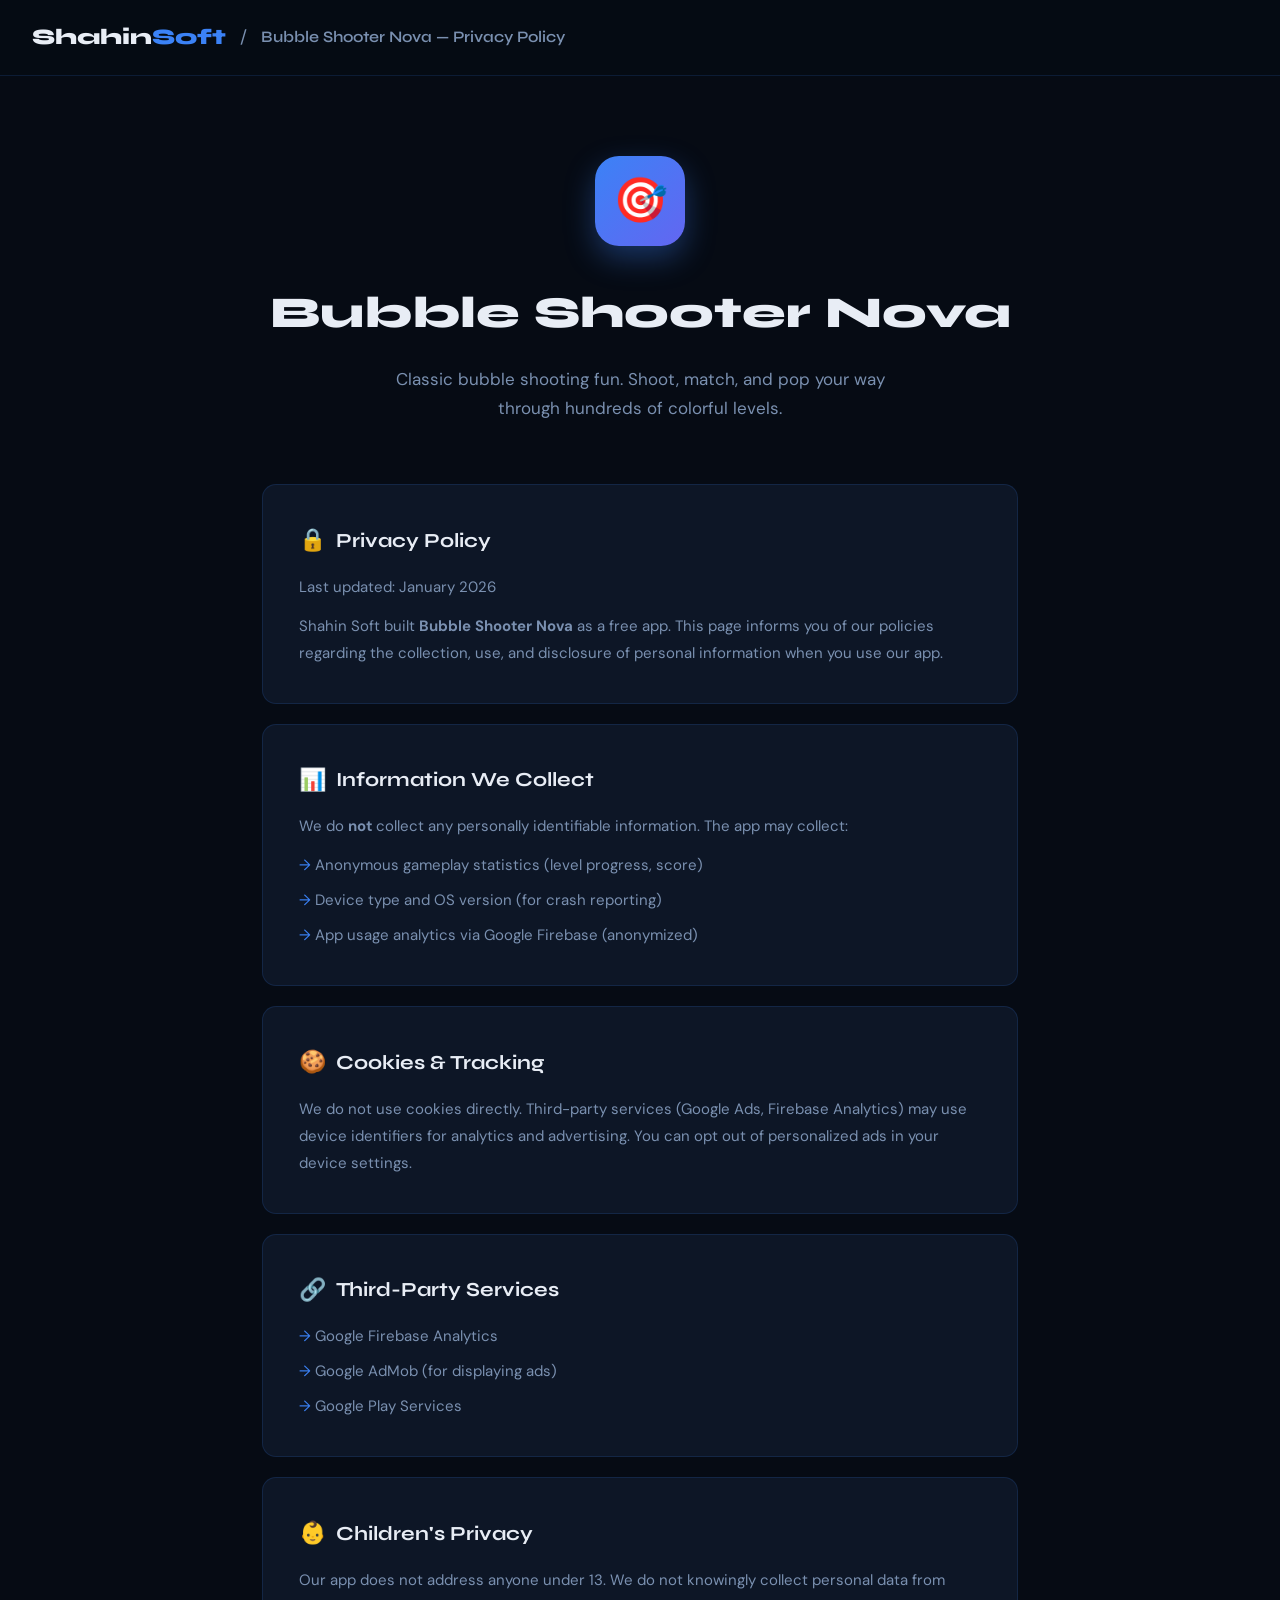
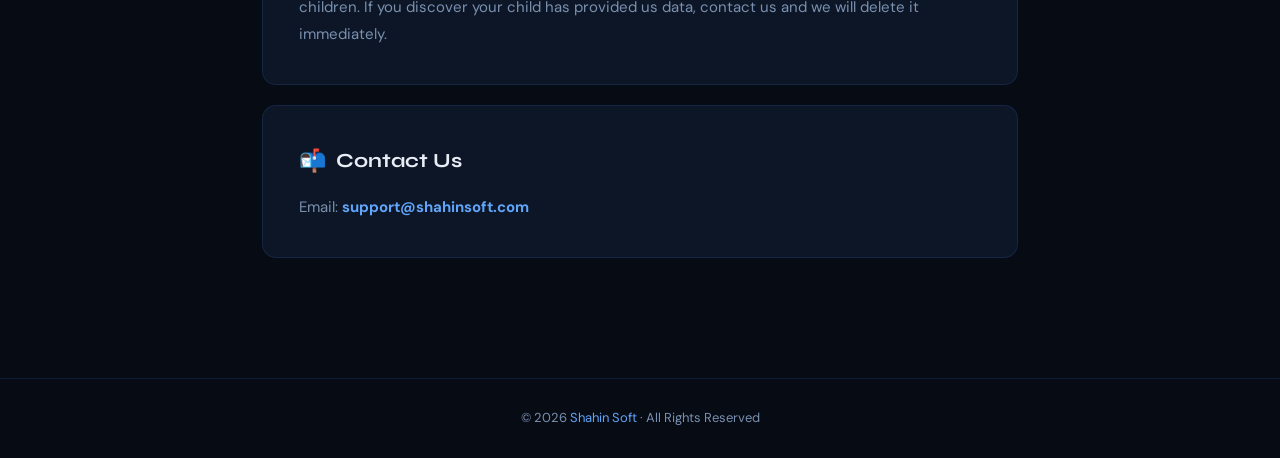
==== pages/app1.html @ 3ea7703e "Add files via upload" ====
<!DOCTYPE html>
<html lang="en">
<head>
  <meta charset="UTF-8" />
  <meta name="viewport" content="width=device-width, initial-scale=1.0" />
  <title>Bubble Shooter Nova — Privacy Policy | Shahin Soft</title>
  <link rel="stylesheet" href="../css/pages.css" />
</head>
<body>
<nav class="page-nav">
  <a href="../index.html">Shahin<span>Soft</span></a>
  <span class="sep">/</span>
  <span class="page-title">Bubble Shooter Nova — Privacy Policy</span>
</nav>
<div class="app-hero">
  <div class="app-hero-icon" style="background:linear-gradient(135deg,#3b82f6,#6366f1);">🎯</div>
  <h1>Bubble Shooter Nova</h1>
  <p>Classic bubble shooting fun. Shoot, match, and pop your way through hundreds of colorful levels.</p>
</div>
<div class="privacy-content">
  <div class="privacy-card">
    <h2><span>🔒</span> Privacy Policy</h2>
    <p>Last updated: January 2026</p>
    <p style="margin-top:12px;">Shahin Soft built <strong>Bubble Shooter Nova</strong> as a free app. This page informs you of our policies regarding the collection, use, and disclosure of personal information when you use our app.</p>
  </div>
  <div class="privacy-card">
    <h2><span>📊</span> Information We Collect</h2>
    <p>We do <strong>not</strong> collect any personally identifiable information. The app may collect:</p>
    <ul style="margin-top:12px;">
      <li>Anonymous gameplay statistics (level progress, score)</li>
      <li>Device type and OS version (for crash reporting)</li>
      <li>App usage analytics via Google Firebase (anonymized)</li>
    </ul>
  </div>
  <div class="privacy-card">
    <h2><span>🍪</span> Cookies & Tracking</h2>
    <p>We do not use cookies directly. Third-party services (Google Ads, Firebase Analytics) may use device identifiers for analytics and advertising. You can opt out of personalized ads in your device settings.</p>
  </div>
  <div class="privacy-card">
    <h2><span>🔗</span> Third-Party Services</h2>
    <ul>
      <li>Google Firebase Analytics</li>
      <li>Google AdMob (for displaying ads)</li>
      <li>Google Play Services</li>
    </ul>
  </div>
  <div class="privacy-card">
    <h2><span>👶</span> Children's Privacy</h2>
    <p>Our app does not address anyone under 13. We do not knowingly collect personal data from children. If you discover your child has provided us data, contact us and we will delete it immediately.</p>
  </div>
  <div class="privacy-card">
    <h2><span>📬</span> Contact Us</h2>
    <p>Email: <strong style="color:var(--accent2);">support@shahinsoft.com</strong></p>
  </div>
</div>
<footer class="page-footer">© 2026 <a href="../index.html">Shahin Soft</a> · All Rights Reserved</footer>
</body>
</html>
---- css/pages.css ----
/* =============================================
   Shahin Soft — pages.css
   Shared styles for app/privacy pages
   ============================================= */

@import url('https://fonts.googleapis.com/css2?family=Syne:wght@400;600;700;800&family=DM+Sans:wght@300;400;500&display=swap');

:root {
  --bg:         #060b14;
  --bg2:        #0d1626;
  --bg3:        #111d30;
  --accent:     #3b82f6;
  --accent2:    #60a5fa;
  --accent-glow:rgba(59,130,246,0.15);
  --border:     rgba(59,130,246,0.15);
  --text:       #e8edf5;
  --text-muted: #7a90b0;
  --radius:     14px;
  --font-head:  'Syne', sans-serif;
  --font-body:  'DM Sans', sans-serif;
}

*, *::before, *::after { box-sizing: border-box; margin: 0; padding: 0; }
html { scroll-behavior: smooth; }
body {
  font-family: var(--font-body);
  background: var(--bg);
  color: var(--text);
  line-height: 1.75;
}

/* Simple nav */
.page-nav {
  background: rgba(6,11,20,0.95);
  border-bottom: 1px solid var(--border);
  padding: 18px 32px;
  display: flex;
  align-items: center;
  gap: 14px;
}
.page-nav a {
  font-family: var(--font-head);
  font-size: 22px;
  font-weight: 800;
  color: var(--text);
  text-decoration: none;
}
.page-nav a span { color: var(--accent); }
.page-nav .sep {
  color: var(--text-muted);
  font-size: 18px;
}
.page-nav .page-title {
  font-family: var(--font-head);
  font-size: 16px;
  font-weight: 600;
  color: var(--text-muted);
}

/* App hero */
.app-hero {
  padding: 80px 32px 60px;
  max-width: 820px;
  margin: 0 auto;
  text-align: center;
}
.app-hero-icon {
  width: 90px; height: 90px;
  border-radius: 24px;
  display: flex;
  align-items: center;
  justify-content: center;
  font-size: 44px;
  margin: 0 auto 28px;
  box-shadow: 0 12px 30px rgba(59,130,246,0.35);
}
.app-hero h1 {
  font-family: var(--font-head);
  font-size: clamp(28px, 5vw, 44px);
  font-weight: 800;
  margin-bottom: 14px;
}
.app-hero p {
  font-size: 17px;
  color: var(--text-muted);
  max-width: 520px;
  margin: 0 auto;
}

/* Privacy content */
.privacy-content {
  max-width: 820px;
  margin: 0 auto;
  padding: 0 32px 100px;
}
.privacy-card {
  background: var(--bg2);
  border: 1px solid var(--border);
  border-radius: var(--radius);
  padding: 36px;
  margin-bottom: 20px;
}
.privacy-card h2 {
  font-family: var(--font-head);
  font-size: 20px;
  font-weight: 700;
  margin-bottom: 14px;
  display: flex;
  align-items: center;
  gap: 10px;
}
.privacy-card h2 span {
  font-size: 22px;
}
.privacy-card p,
.privacy-card li {
  font-size: 15px;
  color: var(--text-muted);
  line-height: 1.8;
}
.privacy-card ul {
  list-style: none;
  padding: 0;
  display: flex;
  flex-direction: column;
  gap: 8px;
}
.privacy-card ul li::before {
  content: '→ ';
  color: var(--accent);
}

/* Footer */
.page-footer {
  text-align: center;
  padding: 28px;
  border-top: 1px solid var(--border);
  color: var(--text-muted);
  font-size: 13px;
}
.page-footer a {
  color: var(--accent2);
  text-decoration: none;
}
.page-footer a:hover { text-decoration: underline; }
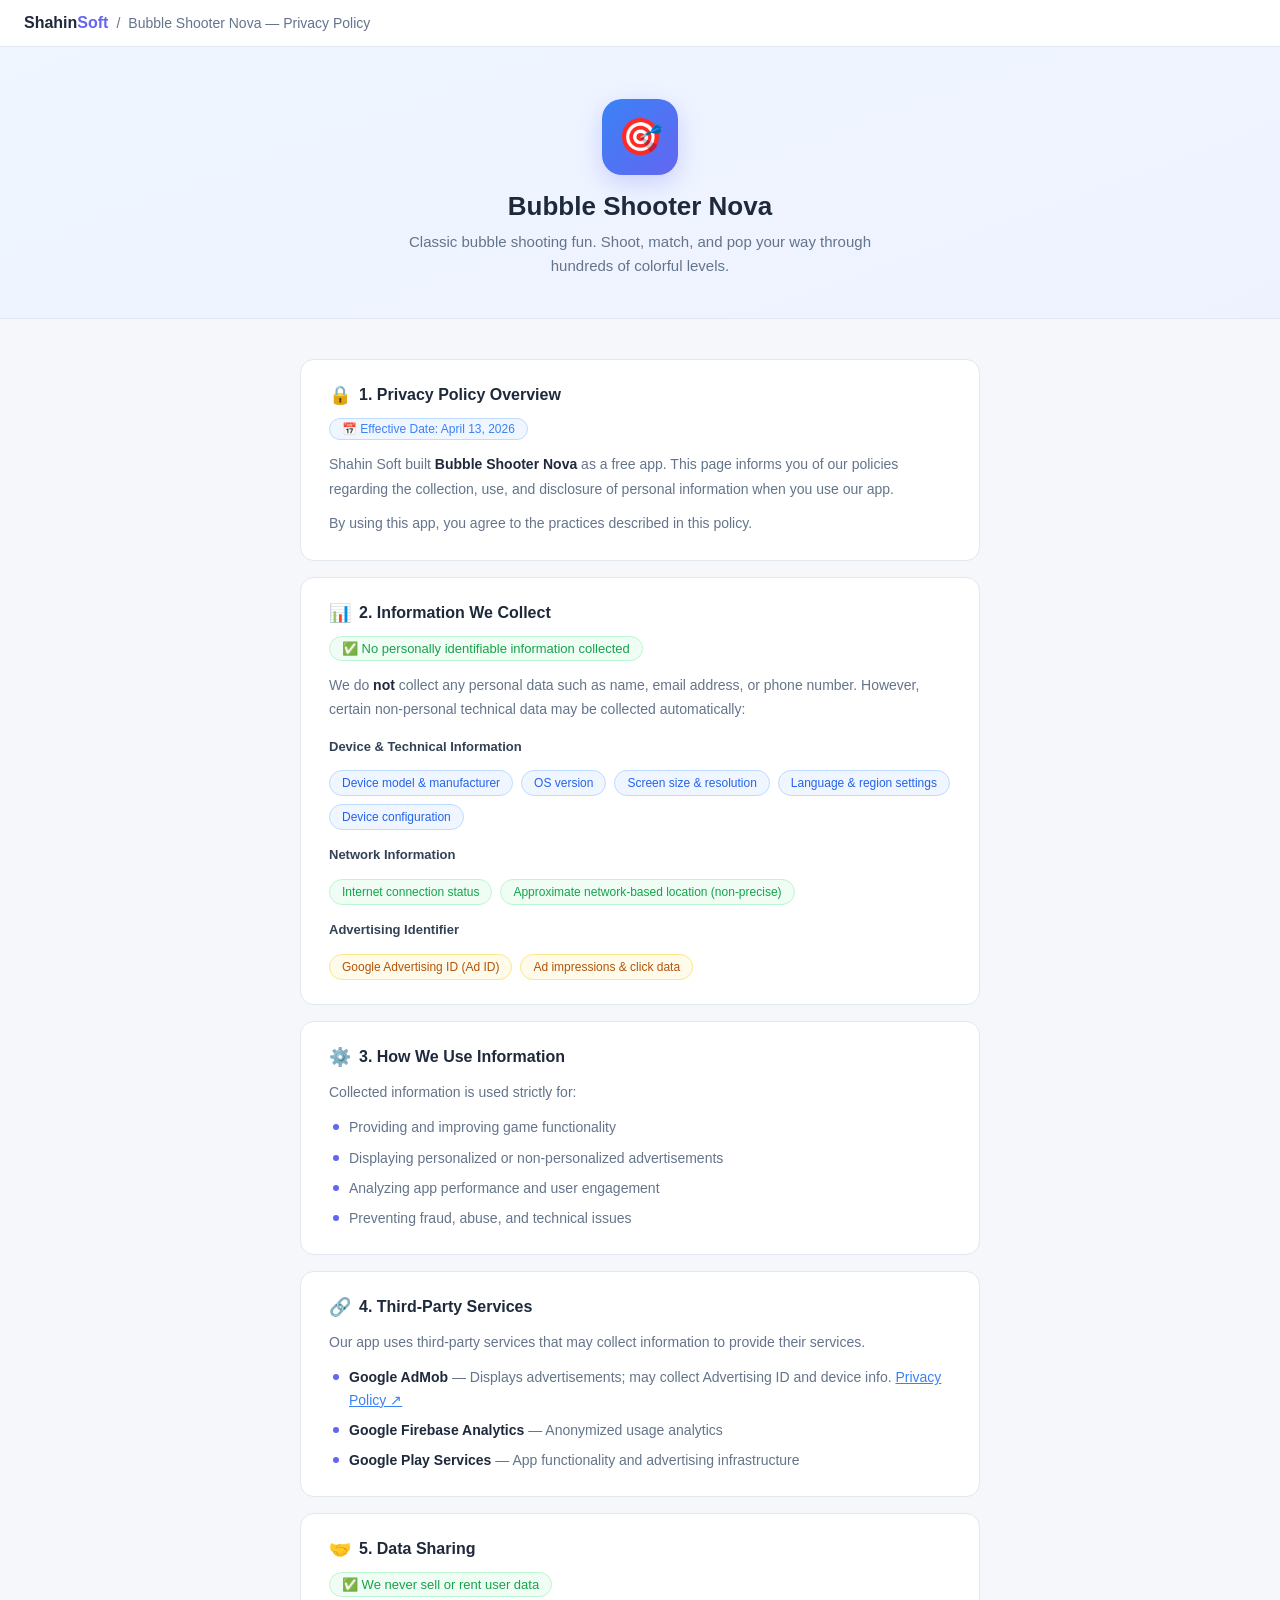
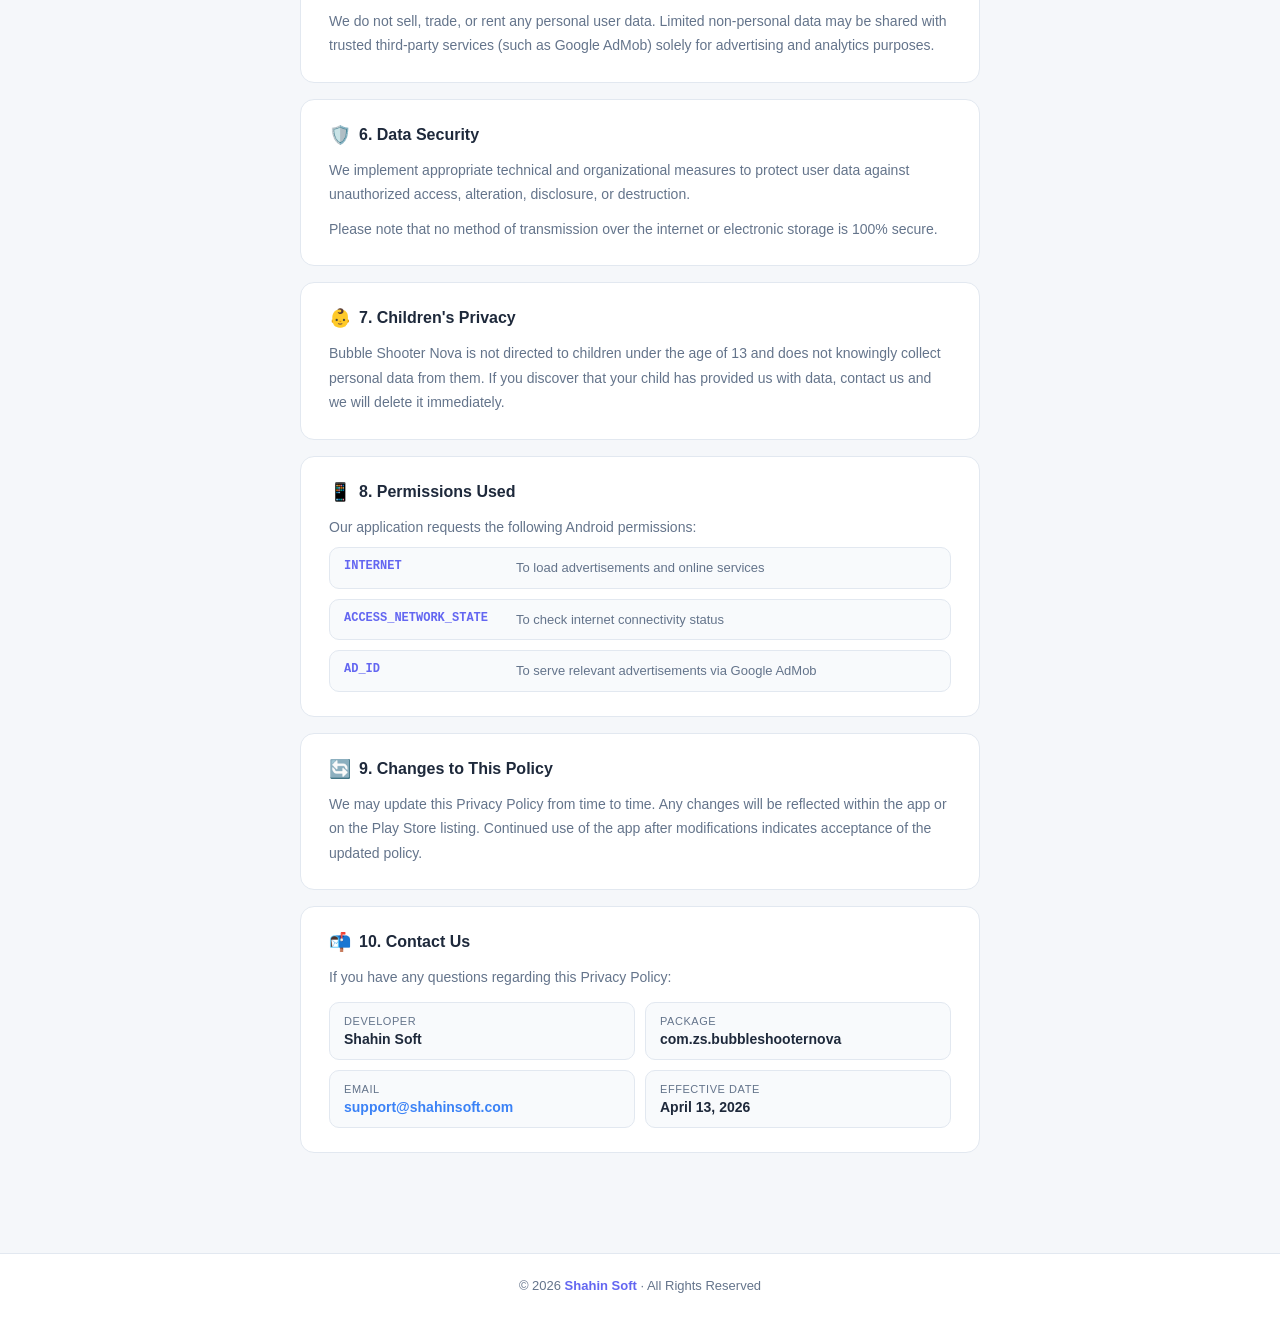
==== commit 72a72a55: "Update app1.html" ====
--- a/pages/app1.html
+++ b/pages/app1.html
@@ -4,55 +4,404 @@
   <meta charset="UTF-8" />
   <meta name="viewport" content="width=device-width, initial-scale=1.0" />
   <title>Bubble Shooter Nova — Privacy Policy | Shahin Soft</title>
-  <link rel="stylesheet" href="../css/pages.css" />
+  <style>
+    *, *::before, *::after { box-sizing: border-box; margin: 0; padding: 0; }
+
+    :root {
+      --bg: #f5f7fa;
+      --surface: #ffffff;
+      --border: #e2e8f0;
+      --text: #1e293b;
+      --muted: #64748b;
+      --accent: #3b82f6;
+      --accent2: #6366f1;
+      --green: #10b981;
+      --radius: 14px;
+    }
+
+    body {
+      font-family: -apple-system, BlinkMacSystemFont, 'Segoe UI', Roboto, sans-serif;
+      background: var(--bg);
+      color: var(--text);
+      min-height: 100vh;
+    }
+
+    /* ── NAV ── */
+    .page-nav {
+      display: flex;
+      align-items: center;
+      gap: 8px;
+      padding: 14px 24px;
+      background: var(--surface);
+      border-bottom: 1px solid var(--border);
+      font-size: 14px;
+      position: sticky;
+      top: 0;
+      z-index: 10;
+    }
+    .page-nav a {
+      font-weight: 700;
+      text-decoration: none;
+      color: var(--text);
+      font-size: 16px;
+    }
+    .page-nav a span { color: var(--accent2); }
+    .sep { color: var(--muted); }
+    .page-title { color: var(--muted); font-size: 14px; }
+
+    /* ── HERO ── */
+    .app-hero {
+      text-align: center;
+      padding: 52px 24px 40px;
+      background: linear-gradient(160deg, #eff6ff 0%, #eef2ff 100%);
+      border-bottom: 1px solid var(--border);
+    }
+    .app-hero-icon {
+      width: 76px;
+      height: 76px;
+      border-radius: 20px;
+      display: inline-flex;
+      align-items: center;
+      justify-content: center;
+      font-size: 36px;
+      margin-bottom: 16px;
+      box-shadow: 0 8px 24px rgba(99,102,241,.25);
+    }
+    .app-hero h1 {
+      font-size: 26px;
+      font-weight: 700;
+      color: var(--text);
+      margin-bottom: 8px;
+    }
+    .app-hero p {
+      font-size: 15px;
+      color: var(--muted);
+      max-width: 480px;
+      margin: 0 auto;
+      line-height: 1.6;
+    }
+
+    /* ── CONTENT ── */
+    .privacy-content {
+      max-width: 720px;
+      margin: 40px auto;
+      padding: 0 20px 60px;
+      display: flex;
+      flex-direction: column;
+      gap: 16px;
+    }
+
+    /* ── CARDS ── */
+    .privacy-card {
+      background: var(--surface);
+      border: 1px solid var(--border);
+      border-radius: var(--radius);
+      padding: 24px 28px;
+    }
+    .privacy-card h2 {
+      font-size: 16px;
+      font-weight: 700;
+      color: var(--text);
+      margin-bottom: 12px;
+      display: flex;
+      align-items: center;
+      gap: 8px;
+    }
+    .privacy-card h2 span { font-size: 18px; }
+    .privacy-card p {
+      font-size: 14px;
+      color: var(--muted);
+      line-height: 1.75;
+    }
+    .privacy-card ul {
+      list-style: none;
+      margin-top: 8px;
+      display: flex;
+      flex-direction: column;
+      gap: 8px;
+    }
+    .privacy-card ul li {
+      font-size: 14px;
+      color: var(--muted);
+      padding-left: 20px;
+      position: relative;
+      line-height: 1.6;
+    }
+    .privacy-card ul li::before {
+      content: '';
+      position: absolute;
+      left: 4px;
+      top: 8px;
+      width: 6px;
+      height: 6px;
+      border-radius: 50%;
+      background: var(--accent2);
+    }
+    .privacy-card strong { color: var(--text); }
+    .date-badge {
+      display: inline-block;
+      font-size: 12px;
+      background: #eff6ff;
+      color: var(--accent);
+      border-radius: 20px;
+      padding: 3px 12px;
+      border: 1px solid #bfdbfe;
+      margin-bottom: 12px;
+    }
+    .no-collect-badge {
+      display: inline-flex;
+      align-items: center;
+      gap: 6px;
+      font-size: 13px;
+      background: #f0fdf4;
+      color: #16a34a;
+      border: 1px solid #bbf7d0;
+      border-radius: 20px;
+      padding: 4px 12px;
+      margin-bottom: 12px;
+      font-weight: 500;
+    }
+    .chip-row {
+      display: flex;
+      flex-wrap: wrap;
+      gap: 8px;
+      margin-top: 12px;
+    }
+    .chip {
+      font-size: 12px;
+      padding: 5px 12px;
+      border-radius: 20px;
+      background: #f1f5f9;
+      color: var(--muted);
+      border: 1px solid var(--border);
+    }
+    .chip.blue { background: #eff6ff; color: #2563eb; border-color: #bfdbfe; }
+    .chip.green { background: #f0fdf4; color: #16a34a; border-color: #bbf7d0; }
+    .chip.amber { background: #fffbeb; color: #b45309; border-color: #fde68a; }
+
+    .perm-row {
+      display: flex;
+      flex-direction: column;
+      gap: 10px;
+      margin-top: 8px;
+    }
+    .perm-item {
+      display: flex;
+      gap: 12px;
+      align-items: flex-start;
+      padding: 10px 14px;
+      background: #f8fafc;
+      border: 1px solid var(--border);
+      border-radius: 10px;
+    }
+    .perm-name {
+      font-size: 12px;
+      font-weight: 700;
+      color: var(--accent2);
+      font-family: monospace;
+      min-width: 160px;
+      padding-top: 1px;
+    }
+    .perm-desc {
+      font-size: 13px;
+      color: var(--muted);
+      line-height: 1.5;
+    }
+
+    .contact-grid {
+      display: grid;
+      grid-template-columns: 1fr 1fr;
+      gap: 10px;
+      margin-top: 12px;
+    }
+    .contact-item {
+      background: #f8fafc;
+      border: 1px solid var(--border);
+      border-radius: 10px;
+      padding: 12px 14px;
+    }
+    .contact-item .label {
+      font-size: 11px;
+      text-transform: uppercase;
+      letter-spacing: .05em;
+      color: var(--muted);
+      margin-bottom: 4px;
+    }
+    .contact-item .value {
+      font-size: 14px;
+      font-weight: 600;
+      color: var(--text);
+    }
+    .contact-item .value a { color: var(--accent); text-decoration: none; }
+
+    /* ── FOOTER ── */
+    .page-footer {
+      text-align: center;
+      font-size: 13px;
+      color: var(--muted);
+      padding: 24px;
+      border-top: 1px solid var(--border);
+      background: var(--surface);
+    }
+    .page-footer a { color: var(--accent2); text-decoration: none; font-weight: 600; }
+
+    @media (max-width: 520px) {
+      .contact-grid { grid-template-columns: 1fr; }
+      .perm-name { min-width: 120px; }
+      .app-hero { padding: 36px 20px 28px; }
+    }
+  </style>
 </head>
 <body>
+
 <nav class="page-nav">
-  <a href="../index.html">Shahin<span>Soft</span></a>
+  <a href="#">Shahin<span>Soft</span></a>
   <span class="sep">/</span>
   <span class="page-title">Bubble Shooter Nova — Privacy Policy</span>
 </nav>
+
 <div class="app-hero">
   <div class="app-hero-icon" style="background:linear-gradient(135deg,#3b82f6,#6366f1);">🎯</div>
   <h1>Bubble Shooter Nova</h1>
   <p>Classic bubble shooting fun. Shoot, match, and pop your way through hundreds of colorful levels.</p>
 </div>
+
 <div class="privacy-content">
-  <div class="privacy-card">
-    <h2><span>🔒</span> Privacy Policy</h2>
-    <p>Last updated: January 2026</p>
-    <p style="margin-top:12px;">Shahin Soft built <strong>Bubble Shooter Nova</strong> as a free app. This page informs you of our policies regarding the collection, use, and disclosure of personal information when you use our app.</p>
-  </div>
-  <div class="privacy-card">
-    <h2><span>📊</span> Information We Collect</h2>
-    <p>We do <strong>not</strong> collect any personally identifiable information. The app may collect:</p>
+
+  <!-- 1. Overview -->
+  <div class="privacy-card">
+    <h2><span>🔒</span> 1. Privacy Policy Overview</h2>
+    <span class="date-badge">📅 Effective Date: April 13, 2026</span>
+    <p>Shahin Soft built <strong>Bubble Shooter Nova</strong> as a free app. This page informs you of our policies regarding the collection, use, and disclosure of personal information when you use our app.</p>
+    <p style="margin-top:10px;">By using this app, you agree to the practices described in this policy.</p>
+  </div>
+
+  <!-- 2. Information Collected -->
+  <div class="privacy-card">
+    <h2><span>📊</span> 2. Information We Collect</h2>
+    <div class="no-collect-badge">✅ No personally identifiable information collected</div>
+    <p>We do <strong>not</strong> collect any personal data such as name, email address, or phone number. However, certain non-personal technical data may be collected automatically:</p>
+
+    <p style="margin-top:14px; font-size:13px; font-weight:600; color:#334155;">Device &amp; Technical Information</p>
+    <div class="chip-row">
+      <span class="chip blue">Device model &amp; manufacturer</span>
+      <span class="chip blue">OS version</span>
+      <span class="chip blue">Screen size &amp; resolution</span>
+      <span class="chip blue">Language &amp; region settings</span>
+      <span class="chip blue">Device configuration</span>
+    </div>
+
+    <p style="margin-top:14px; font-size:13px; font-weight:600; color:#334155;">Network Information</p>
+    <div class="chip-row">
+      <span class="chip green">Internet connection status</span>
+      <span class="chip green">Approximate network-based location (non-precise)</span>
+    </div>
+
+    <p style="margin-top:14px; font-size:13px; font-weight:600; color:#334155;">Advertising Identifier</p>
+    <div class="chip-row">
+      <span class="chip amber">Google Advertising ID (Ad ID)</span>
+      <span class="chip amber">Ad impressions &amp; click data</span>
+    </div>
+  </div>
+
+  <!-- 3. How We Use -->
+  <div class="privacy-card">
+    <h2><span>⚙️</span> 3. How We Use Information</h2>
+    <p>Collected information is used strictly for:</p>
     <ul style="margin-top:12px;">
-      <li>Anonymous gameplay statistics (level progress, score)</li>
-      <li>Device type and OS version (for crash reporting)</li>
-      <li>App usage analytics via Google Firebase (anonymized)</li>
+      <li>Providing and improving game functionality</li>
+      <li>Displaying personalized or non-personalized advertisements</li>
+      <li>Analyzing app performance and user engagement</li>
+      <li>Preventing fraud, abuse, and technical issues</li>
     </ul>
   </div>
-  <div class="privacy-card">
-    <h2><span>🍪</span> Cookies & Tracking</h2>
-    <p>We do not use cookies directly. Third-party services (Google Ads, Firebase Analytics) may use device identifiers for analytics and advertising. You can opt out of personalized ads in your device settings.</p>
-  </div>
-  <div class="privacy-card">
-    <h2><span>🔗</span> Third-Party Services</h2>
-    <ul>
-      <li>Google Firebase Analytics</li>
-      <li>Google AdMob (for displaying ads)</li>
-      <li>Google Play Services</li>
+
+  <!-- 4. Third-Party -->
+  <div class="privacy-card">
+    <h2><span>🔗</span> 4. Third-Party Services</h2>
+    <p>Our app uses third-party services that may collect information to provide their services.</p>
+    <ul style="margin-top:12px;">
+      <li><strong>Google AdMob</strong> — Displays advertisements; may collect Advertising ID and device info. <a href="https://policies.google.com/privacy" target="_blank" rel="noopener" style="color:#3b82f6;">Privacy Policy ↗</a></li>
+      <li><strong>Google Firebase Analytics</strong> — Anonymized usage analytics</li>
+      <li><strong>Google Play Services</strong> — App functionality and advertising infrastructure</li>
     </ul>
   </div>
-  <div class="privacy-card">
-    <h2><span>👶</span> Children's Privacy</h2>
-    <p>Our app does not address anyone under 13. We do not knowingly collect personal data from children. If you discover your child has provided us data, contact us and we will delete it immediately.</p>
-  </div>
-  <div class="privacy-card">
-    <h2><span>📬</span> Contact Us</h2>
-    <p>Email: <strong style="color:var(--accent2);">support@shahinsoft.com</strong></p>
-  </div>
+
+  <!-- 5. Data Sharing -->
+  <div class="privacy-card">
+    <h2><span>🤝</span> 5. Data Sharing</h2>
+    <div class="no-collect-badge">✅ We never sell or rent user data</div>
+    <p>We do not sell, trade, or rent any personal user data. Limited non-personal data may be shared with trusted third-party services (such as Google AdMob) solely for advertising and analytics purposes.</p>
+  </div>
+
+  <!-- 6. Data Security -->
+  <div class="privacy-card">
+    <h2><span>🛡️</span> 6. Data Security</h2>
+    <p>We implement appropriate technical and organizational measures to protect user data against unauthorized access, alteration, disclosure, or destruction.</p>
+    <p style="margin-top:10px;">Please note that no method of transmission over the internet or electronic storage is 100% secure.</p>
+  </div>
+
+  <!-- 7. Children -->
+  <div class="privacy-card">
+    <h2><span>👶</span> 7. Children's Privacy</h2>
+    <p>Bubble Shooter Nova is not directed to children under the age of 13 and does not knowingly collect personal data from them. If you discover that your child has provided us with data, contact us and we will delete it immediately.</p>
+  </div>
+
+  <!-- 8. Permissions -->
+  <div class="privacy-card">
+    <h2><span>📱</span> 8. Permissions Used</h2>
+    <p>Our application requests the following Android permissions:</p>
+    <div class="perm-row">
+      <div class="perm-item">
+        <div class="perm-name">INTERNET</div>
+        <div class="perm-desc">To load advertisements and online services</div>
+      </div>
+      <div class="perm-item">
+        <div class="perm-name">ACCESS_NETWORK_STATE</div>
+        <div class="perm-desc">To check internet connectivity status</div>
+      </div>
+      <div class="perm-item">
+        <div class="perm-name">AD_ID</div>
+        <div class="perm-desc">To serve relevant advertisements via Google AdMob</div>
+      </div>
+    </div>
+  </div>
+
+  <!-- 9. Changes -->
+  <div class="privacy-card">
+    <h2><span>🔄</span> 9. Changes to This Policy</h2>
+    <p>We may update this Privacy Policy from time to time. Any changes will be reflected within the app or on the Play Store listing. Continued use of the app after modifications indicates acceptance of the updated policy.</p>
+  </div>
+
+  <!-- 10. Contact -->
+  <div class="privacy-card">
+    <h2><span>📬</span> 10. Contact Us</h2>
+    <p>If you have any questions regarding this Privacy Policy:</p>
+    <div class="contact-grid">
+      <div class="contact-item">
+        <div class="label">Developer</div>
+        <div class="value">Shahin Soft</div>
+      </div>
+      <div class="contact-item">
+        <div class="label">Package</div>
+        <div class="value">com.zs.bubbleshooternova</div>
+      </div>
+      <div class="contact-item">
+        <div class="label">Email</div>
+        <div class="value"><a href="mailto:support@shahinsoft.com">support@shahinsoft.com</a></div>
+      </div>
+      <div class="contact-item">
+        <div class="label">Effective Date</div>
+        <div class="value">April 13, 2026</div>
+      </div>
+    </div>
+  </div>
+
 </div>
-<footer class="page-footer">© 2026 <a href="../index.html">Shahin Soft</a> · All Rights Reserved</footer>
+
+<footer class="page-footer">
+  © 2026 <a href="#">Shahin Soft</a> · All Rights Reserved
+</footer>
+
 </body>
 </html>
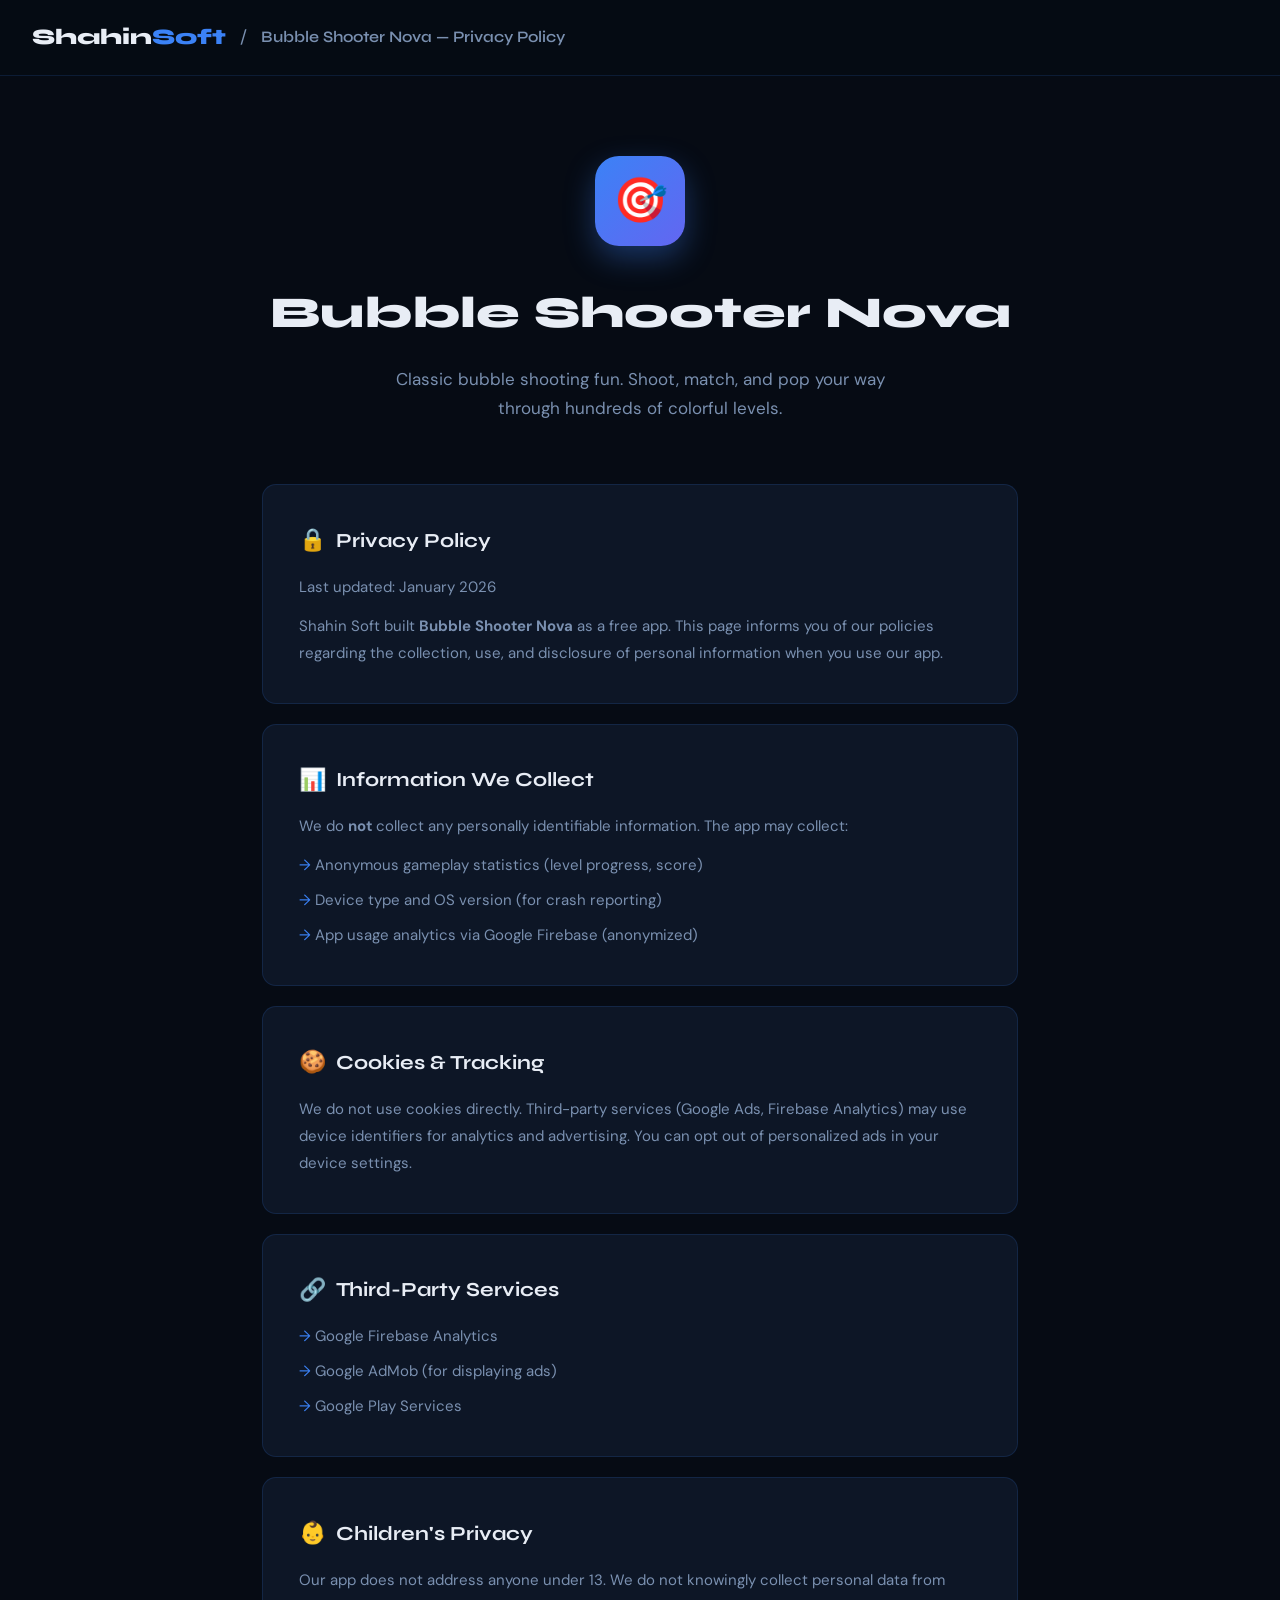
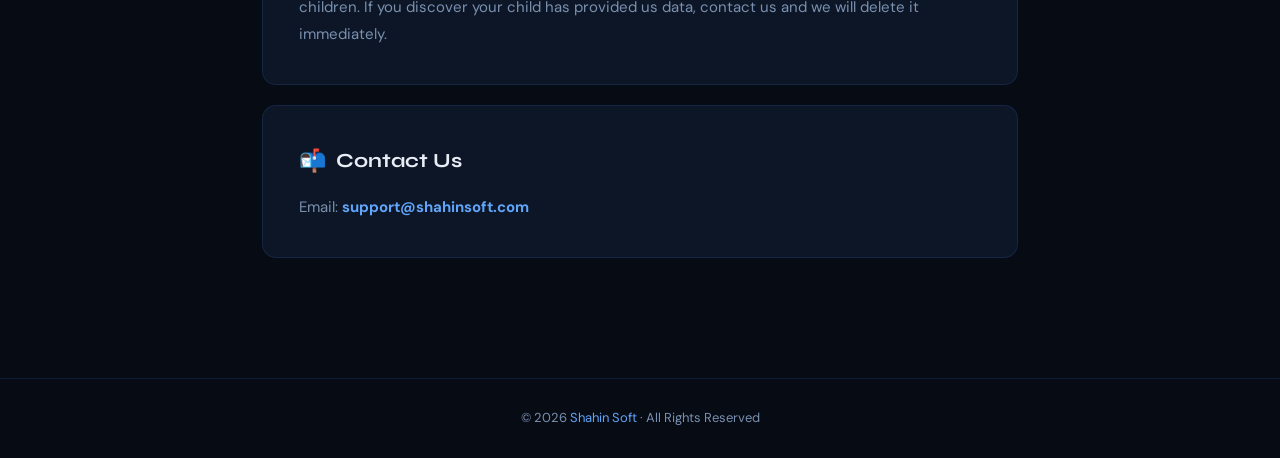
==== commit 6d1eabbb: "Update app1.html" ====
--- a/pages/app1.html
+++ b/pages/app1.html
@@ -4,404 +4,55 @@
   <meta charset="UTF-8" />
   <meta name="viewport" content="width=device-width, initial-scale=1.0" />
   <title>Bubble Shooter Nova — Privacy Policy | Shahin Soft</title>
-  <style>
-    *, *::before, *::after { box-sizing: border-box; margin: 0; padding: 0; }
-
-    :root {
-      --bg: #f5f7fa;
-      --surface: #ffffff;
-      --border: #e2e8f0;
-      --text: #1e293b;
-      --muted: #64748b;
-      --accent: #3b82f6;
-      --accent2: #6366f1;
-      --green: #10b981;
-      --radius: 14px;
-    }
-
-    body {
-      font-family: -apple-system, BlinkMacSystemFont, 'Segoe UI', Roboto, sans-serif;
-      background: var(--bg);
-      color: var(--text);
-      min-height: 100vh;
-    }
-
-    /* ── NAV ── */
-    .page-nav {
-      display: flex;
-      align-items: center;
-      gap: 8px;
-      padding: 14px 24px;
-      background: var(--surface);
-      border-bottom: 1px solid var(--border);
-      font-size: 14px;
-      position: sticky;
-      top: 0;
-      z-index: 10;
-    }
-    .page-nav a {
-      font-weight: 700;
-      text-decoration: none;
-      color: var(--text);
-      font-size: 16px;
-    }
-    .page-nav a span { color: var(--accent2); }
-    .sep { color: var(--muted); }
-    .page-title { color: var(--muted); font-size: 14px; }
-
-    /* ── HERO ── */
-    .app-hero {
-      text-align: center;
-      padding: 52px 24px 40px;
-      background: linear-gradient(160deg, #eff6ff 0%, #eef2ff 100%);
-      border-bottom: 1px solid var(--border);
-    }
-    .app-hero-icon {
-      width: 76px;
-      height: 76px;
-      border-radius: 20px;
-      display: inline-flex;
-      align-items: center;
-      justify-content: center;
-      font-size: 36px;
-      margin-bottom: 16px;
-      box-shadow: 0 8px 24px rgba(99,102,241,.25);
-    }
-    .app-hero h1 {
-      font-size: 26px;
-      font-weight: 700;
-      color: var(--text);
-      margin-bottom: 8px;
-    }
-    .app-hero p {
-      font-size: 15px;
-      color: var(--muted);
-      max-width: 480px;
-      margin: 0 auto;
-      line-height: 1.6;
-    }
-
-    /* ── CONTENT ── */
-    .privacy-content {
-      max-width: 720px;
-      margin: 40px auto;
-      padding: 0 20px 60px;
-      display: flex;
-      flex-direction: column;
-      gap: 16px;
-    }
-
-    /* ── CARDS ── */
-    .privacy-card {
-      background: var(--surface);
-      border: 1px solid var(--border);
-      border-radius: var(--radius);
-      padding: 24px 28px;
-    }
-    .privacy-card h2 {
-      font-size: 16px;
-      font-weight: 700;
-      color: var(--text);
-      margin-bottom: 12px;
-      display: flex;
-      align-items: center;
-      gap: 8px;
-    }
-    .privacy-card h2 span { font-size: 18px; }
-    .privacy-card p {
-      font-size: 14px;
-      color: var(--muted);
-      line-height: 1.75;
-    }
-    .privacy-card ul {
-      list-style: none;
-      margin-top: 8px;
-      display: flex;
-      flex-direction: column;
-      gap: 8px;
-    }
-    .privacy-card ul li {
-      font-size: 14px;
-      color: var(--muted);
-      padding-left: 20px;
-      position: relative;
-      line-height: 1.6;
-    }
-    .privacy-card ul li::before {
-      content: '';
-      position: absolute;
-      left: 4px;
-      top: 8px;
-      width: 6px;
-      height: 6px;
-      border-radius: 50%;
-      background: var(--accent2);
-    }
-    .privacy-card strong { color: var(--text); }
-    .date-badge {
-      display: inline-block;
-      font-size: 12px;
-      background: #eff6ff;
-      color: var(--accent);
-      border-radius: 20px;
-      padding: 3px 12px;
-      border: 1px solid #bfdbfe;
-      margin-bottom: 12px;
-    }
-    .no-collect-badge {
-      display: inline-flex;
-      align-items: center;
-      gap: 6px;
-      font-size: 13px;
-      background: #f0fdf4;
-      color: #16a34a;
-      border: 1px solid #bbf7d0;
-      border-radius: 20px;
-      padding: 4px 12px;
-      margin-bottom: 12px;
-      font-weight: 500;
-    }
-    .chip-row {
-      display: flex;
-      flex-wrap: wrap;
-      gap: 8px;
-      margin-top: 12px;
-    }
-    .chip {
-      font-size: 12px;
-      padding: 5px 12px;
-      border-radius: 20px;
-      background: #f1f5f9;
-      color: var(--muted);
-      border: 1px solid var(--border);
-    }
-    .chip.blue { background: #eff6ff; color: #2563eb; border-color: #bfdbfe; }
-    .chip.green { background: #f0fdf4; color: #16a34a; border-color: #bbf7d0; }
-    .chip.amber { background: #fffbeb; color: #b45309; border-color: #fde68a; }
-
-    .perm-row {
-      display: flex;
-      flex-direction: column;
-      gap: 10px;
-      margin-top: 8px;
-    }
-    .perm-item {
-      display: flex;
-      gap: 12px;
-      align-items: flex-start;
-      padding: 10px 14px;
-      background: #f8fafc;
-      border: 1px solid var(--border);
-      border-radius: 10px;
-    }
-    .perm-name {
-      font-size: 12px;
-      font-weight: 700;
-      color: var(--accent2);
-      font-family: monospace;
-      min-width: 160px;
-      padding-top: 1px;
-    }
-    .perm-desc {
-      font-size: 13px;
-      color: var(--muted);
-      line-height: 1.5;
-    }
-
-    .contact-grid {
-      display: grid;
-      grid-template-columns: 1fr 1fr;
-      gap: 10px;
-      margin-top: 12px;
-    }
-    .contact-item {
-      background: #f8fafc;
-      border: 1px solid var(--border);
-      border-radius: 10px;
-      padding: 12px 14px;
-    }
-    .contact-item .label {
-      font-size: 11px;
-      text-transform: uppercase;
-      letter-spacing: .05em;
-      color: var(--muted);
-      margin-bottom: 4px;
-    }
-    .contact-item .value {
-      font-size: 14px;
-      font-weight: 600;
-      color: var(--text);
-    }
-    .contact-item .value a { color: var(--accent); text-decoration: none; }
-
-    /* ── FOOTER ── */
-    .page-footer {
-      text-align: center;
-      font-size: 13px;
-      color: var(--muted);
-      padding: 24px;
-      border-top: 1px solid var(--border);
-      background: var(--surface);
-    }
-    .page-footer a { color: var(--accent2); text-decoration: none; font-weight: 600; }
-
-    @media (max-width: 520px) {
-      .contact-grid { grid-template-columns: 1fr; }
-      .perm-name { min-width: 120px; }
-      .app-hero { padding: 36px 20px 28px; }
-    }
-  </style>
+  <link rel="stylesheet" href="../css/pages.css" />
 </head>
 <body>
-
 <nav class="page-nav">
-  <a href="#">Shahin<span>Soft</span></a>
+  <a href="../index.html">Shahin<span>Soft</span></a>
   <span class="sep">/</span>
   <span class="page-title">Bubble Shooter Nova — Privacy Policy</span>
 </nav>
-
 <div class="app-hero">
   <div class="app-hero-icon" style="background:linear-gradient(135deg,#3b82f6,#6366f1);">🎯</div>
   <h1>Bubble Shooter Nova</h1>
   <p>Classic bubble shooting fun. Shoot, match, and pop your way through hundreds of colorful levels.</p>
 </div>
-
 <div class="privacy-content">
-
-  <!-- 1. Overview -->
   <div class="privacy-card">
-    <h2><span>🔒</span> 1. Privacy Policy Overview</h2>
-    <span class="date-badge">📅 Effective Date: April 13, 2026</span>
-    <p>Shahin Soft built <strong>Bubble Shooter Nova</strong> as a free app. This page informs you of our policies regarding the collection, use, and disclosure of personal information when you use our app.</p>
-    <p style="margin-top:10px;">By using this app, you agree to the practices described in this policy.</p>
+    <h2><span>🔒</span> Privacy Policy</h2>
+    <p>Last updated: January 2026</p>
+    <p style="margin-top:12px;">Shahin Soft built <strong>Bubble Shooter Nova</strong> as a free app. This page informs you of our policies regarding the collection, use, and disclosure of personal information when you use our app.</p>
   </div>
-
-  <!-- 2. Information Collected -->
   <div class="privacy-card">
-    <h2><span>📊</span> 2. Information We Collect</h2>
-    <div class="no-collect-badge">✅ No personally identifiable information collected</div>
-    <p>We do <strong>not</strong> collect any personal data such as name, email address, or phone number. However, certain non-personal technical data may be collected automatically:</p>
-
-    <p style="margin-top:14px; font-size:13px; font-weight:600; color:#334155;">Device &amp; Technical Information</p>
-    <div class="chip-row">
-      <span class="chip blue">Device model &amp; manufacturer</span>
-      <span class="chip blue">OS version</span>
-      <span class="chip blue">Screen size &amp; resolution</span>
-      <span class="chip blue">Language &amp; region settings</span>
-      <span class="chip blue">Device configuration</span>
-    </div>
-
-    <p style="margin-top:14px; font-size:13px; font-weight:600; color:#334155;">Network Information</p>
-    <div class="chip-row">
-      <span class="chip green">Internet connection status</span>
-      <span class="chip green">Approximate network-based location (non-precise)</span>
-    </div>
-
-    <p style="margin-top:14px; font-size:13px; font-weight:600; color:#334155;">Advertising Identifier</p>
-    <div class="chip-row">
-      <span class="chip amber">Google Advertising ID (Ad ID)</span>
-      <span class="chip amber">Ad impressions &amp; click data</span>
-    </div>
-  </div>
-
-  <!-- 3. How We Use -->
-  <div class="privacy-card">
-    <h2><span>⚙️</span> 3. How We Use Information</h2>
-    <p>Collected information is used strictly for:</p>
+    <h2><span>📊</span> Information We Collect</h2>
+    <p>We do <strong>not</strong> collect any personally identifiable information. The app may collect:</p>
     <ul style="margin-top:12px;">
-      <li>Providing and improving game functionality</li>
-      <li>Displaying personalized or non-personalized advertisements</li>
-      <li>Analyzing app performance and user engagement</li>
-      <li>Preventing fraud, abuse, and technical issues</li>
+      <li>Anonymous gameplay statistics (level progress, score)</li>
+      <li>Device type and OS version (for crash reporting)</li>
+      <li>App usage analytics via Google Firebase (anonymized)</li>
     </ul>
   </div>
-
-  <!-- 4. Third-Party -->
   <div class="privacy-card">
-    <h2><span>🔗</span> 4. Third-Party Services</h2>
-    <p>Our app uses third-party services that may collect information to provide their services.</p>
-    <ul style="margin-top:12px;">
-      <li><strong>Google AdMob</strong> — Displays advertisements; may collect Advertising ID and device info. <a href="https://policies.google.com/privacy" target="_blank" rel="noopener" style="color:#3b82f6;">Privacy Policy ↗</a></li>
-      <li><strong>Google Firebase Analytics</strong> — Anonymized usage analytics</li>
-      <li><strong>Google Play Services</strong> — App functionality and advertising infrastructure</li>
+    <h2><span>🍪</span> Cookies & Tracking</h2>
+    <p>We do not use cookies directly. Third-party services (Google Ads, Firebase Analytics) may use device identifiers for analytics and advertising. You can opt out of personalized ads in your device settings.</p>
+  </div>
+  <div class="privacy-card">
+    <h2><span>🔗</span> Third-Party Services</h2>
+    <ul>
+      <li>Google Firebase Analytics</li>
+      <li>Google AdMob (for displaying ads)</li>
+      <li>Google Play Services</li>
     </ul>
   </div>
-
-  <!-- 5. Data Sharing -->
   <div class="privacy-card">
-    <h2><span>🤝</span> 5. Data Sharing</h2>
-    <div class="no-collect-badge">✅ We never sell or rent user data</div>
-    <p>We do not sell, trade, or rent any personal user data. Limited non-personal data may be shared with trusted third-party services (such as Google AdMob) solely for advertising and analytics purposes.</p>
+    <h2><span>👶</span> Children's Privacy</h2>
+    <p>Our app does not address anyone under 13. We do not knowingly collect personal data from children. If you discover your child has provided us data, contact us and we will delete it immediately.</p>
   </div>
-
-  <!-- 6. Data Security -->
   <div class="privacy-card">
-    <h2><span>🛡️</span> 6. Data Security</h2>
-    <p>We implement appropriate technical and organizational measures to protect user data against unauthorized access, alteration, disclosure, or destruction.</p>
-    <p style="margin-top:10px;">Please note that no method of transmission over the internet or electronic storage is 100% secure.</p>
+    <h2><span>📬</span> Contact Us</h2>
+    <p>Email: <strong style="color:var(--accent2);">support@shahinsoft.com</strong></p>
   </div>
-
-  <!-- 7. Children -->
-  <div class="privacy-card">
-    <h2><span>👶</span> 7. Children's Privacy</h2>
-    <p>Bubble Shooter Nova is not directed to children under the age of 13 and does not knowingly collect personal data from them. If you discover that your child has provided us with data, contact us and we will delete it immediately.</p>
-  </div>
-
-  <!-- 8. Permissions -->
-  <div class="privacy-card">
-    <h2><span>📱</span> 8. Permissions Used</h2>
-    <p>Our application requests the following Android permissions:</p>
-    <div class="perm-row">
-      <div class="perm-item">
-        <div class="perm-name">INTERNET</div>
-        <div class="perm-desc">To load advertisements and online services</div>
-      </div>
-      <div class="perm-item">
-        <div class="perm-name">ACCESS_NETWORK_STATE</div>
-        <div class="perm-desc">To check internet connectivity status</div>
-      </div>
-      <div class="perm-item">
-        <div class="perm-name">AD_ID</div>
-        <div class="perm-desc">To serve relevant advertisements via Google AdMob</div>
-      </div>
-    </div>
-  </div>
-
-  <!-- 9. Changes -->
-  <div class="privacy-card">
-    <h2><span>🔄</span> 9. Changes to This Policy</h2>
-    <p>We may update this Privacy Policy from time to time. Any changes will be reflected within the app or on the Play Store listing. Continued use of the app after modifications indicates acceptance of the updated policy.</p>
-  </div>
-
-  <!-- 10. Contact -->
-  <div class="privacy-card">
-    <h2><span>📬</span> 10. Contact Us</h2>
-    <p>If you have any questions regarding this Privacy Policy:</p>
-    <div class="contact-grid">
-      <div class="contact-item">
-        <div class="label">Developer</div>
-        <div class="value">Shahin Soft</div>
-      </div>
-      <div class="contact-item">
-        <div class="label">Package</div>
-        <div class="value">com.zs.bubbleshooternova</div>
-      </div>
-      <div class="contact-item">
-        <div class="label">Email</div>
-        <div class="value"><a href="mailto:support@shahinsoft.com">support@shahinsoft.com</a></div>
-      </div>
-      <div class="contact-item">
-        <div class="label">Effective Date</div>
-        <div class="value">April 13, 2026</div>
-      </div>
-    </div>
-  </div>
-
 </div>
-
-<footer class="page-footer">
-  © 2026 <a href="#">Shahin Soft</a> · All Rights Reserved
-</footer>
-
+<footer class="page-footer">© 2026 <a href="../index.html">Shahin Soft</a> · All Rights Reserved</footer>
 </body>
 </html>
--- a/css/pages.css
+++ b/css/pages.css
@@ -0,0 +1,145 @@
+/* =============================================
+   Shahin Soft — pages.css
+   Shared styles for app/privacy pages
+   ============================================= */
+
+@import url('https://fonts.googleapis.com/css2?family=Syne:wght@400;600;700;800&family=DM+Sans:wght@300;400;500&display=swap');
+
+:root {
+  --bg:         #060b14;
+  --bg2:        #0d1626;
+  --bg3:        #111d30;
+  --accent:     #3b82f6;
+  --accent2:    #60a5fa;
+  --accent-glow:rgba(59,130,246,0.15);
+  --border:     rgba(59,130,246,0.15);
+  --text:       #e8edf5;
+  --text-muted: #7a90b0;
+  --radius:     14px;
+  --font-head:  'Syne', sans-serif;
+  --font-body:  'DM Sans', sans-serif;
+}
+
+*, *::before, *::after { box-sizing: border-box; margin: 0; padding: 0; }
+html { scroll-behavior: smooth; }
+body {
+  font-family: var(--font-body);
+  background: var(--bg);
+  color: var(--text);
+  line-height: 1.75;
+}
+
+/* Simple nav */
+.page-nav {
+  background: rgba(6,11,20,0.95);
+  border-bottom: 1px solid var(--border);
+  padding: 18px 32px;
+  display: flex;
+  align-items: center;
+  gap: 14px;
+}
+.page-nav a {
+  font-family: var(--font-head);
+  font-size: 22px;
+  font-weight: 800;
+  color: var(--text);
+  text-decoration: none;
+}
+.page-nav a span { color: var(--accent); }
+.page-nav .sep {
+  color: var(--text-muted);
+  font-size: 18px;
+}
+.page-nav .page-title {
+  font-family: var(--font-head);
+  font-size: 16px;
+  font-weight: 600;
+  color: var(--text-muted);
+}
+
+/* App hero */
+.app-hero {
+  padding: 80px 32px 60px;
+  max-width: 820px;
+  margin: 0 auto;
+  text-align: center;
+}
+.app-hero-icon {
+  width: 90px; height: 90px;
+  border-radius: 24px;
+  display: flex;
+  align-items: center;
+  justify-content: center;
+  font-size: 44px;
+  margin: 0 auto 28px;
+  box-shadow: 0 12px 30px rgba(59,130,246,0.35);
+}
+.app-hero h1 {
+  font-family: var(--font-head);
+  font-size: clamp(28px, 5vw, 44px);
+  font-weight: 800;
+  margin-bottom: 14px;
+}
+.app-hero p {
+  font-size: 17px;
+  color: var(--text-muted);
+  max-width: 520px;
+  margin: 0 auto;
+}
+
+/* Privacy content */
+.privacy-content {
+  max-width: 820px;
+  margin: 0 auto;
+  padding: 0 32px 100px;
+}
+.privacy-card {
+  background: var(--bg2);
+  border: 1px solid var(--border);
+  border-radius: var(--radius);
+  padding: 36px;
+  margin-bottom: 20px;
+}
+.privacy-card h2 {
+  font-family: var(--font-head);
+  font-size: 20px;
+  font-weight: 700;
+  margin-bottom: 14px;
+  display: flex;
+  align-items: center;
+  gap: 10px;
+}
+.privacy-card h2 span {
+  font-size: 22px;
+}
+.privacy-card p,
+.privacy-card li {
+  font-size: 15px;
+  color: var(--text-muted);
+  line-height: 1.8;
+}
+.privacy-card ul {
+  list-style: none;
+  padding: 0;
+  display: flex;
+  flex-direction: column;
+  gap: 8px;
+}
+.privacy-card ul li::before {
+  content: '→ ';
+  color: var(--accent);
+}
+
+/* Footer */
+.page-footer {
+  text-align: center;
+  padding: 28px;
+  border-top: 1px solid var(--border);
+  color: var(--text-muted);
+  font-size: 13px;
+}
+.page-footer a {
+  color: var(--accent2);
+  text-decoration: none;
+}
+.page-footer a:hover { text-decoration: underline; }
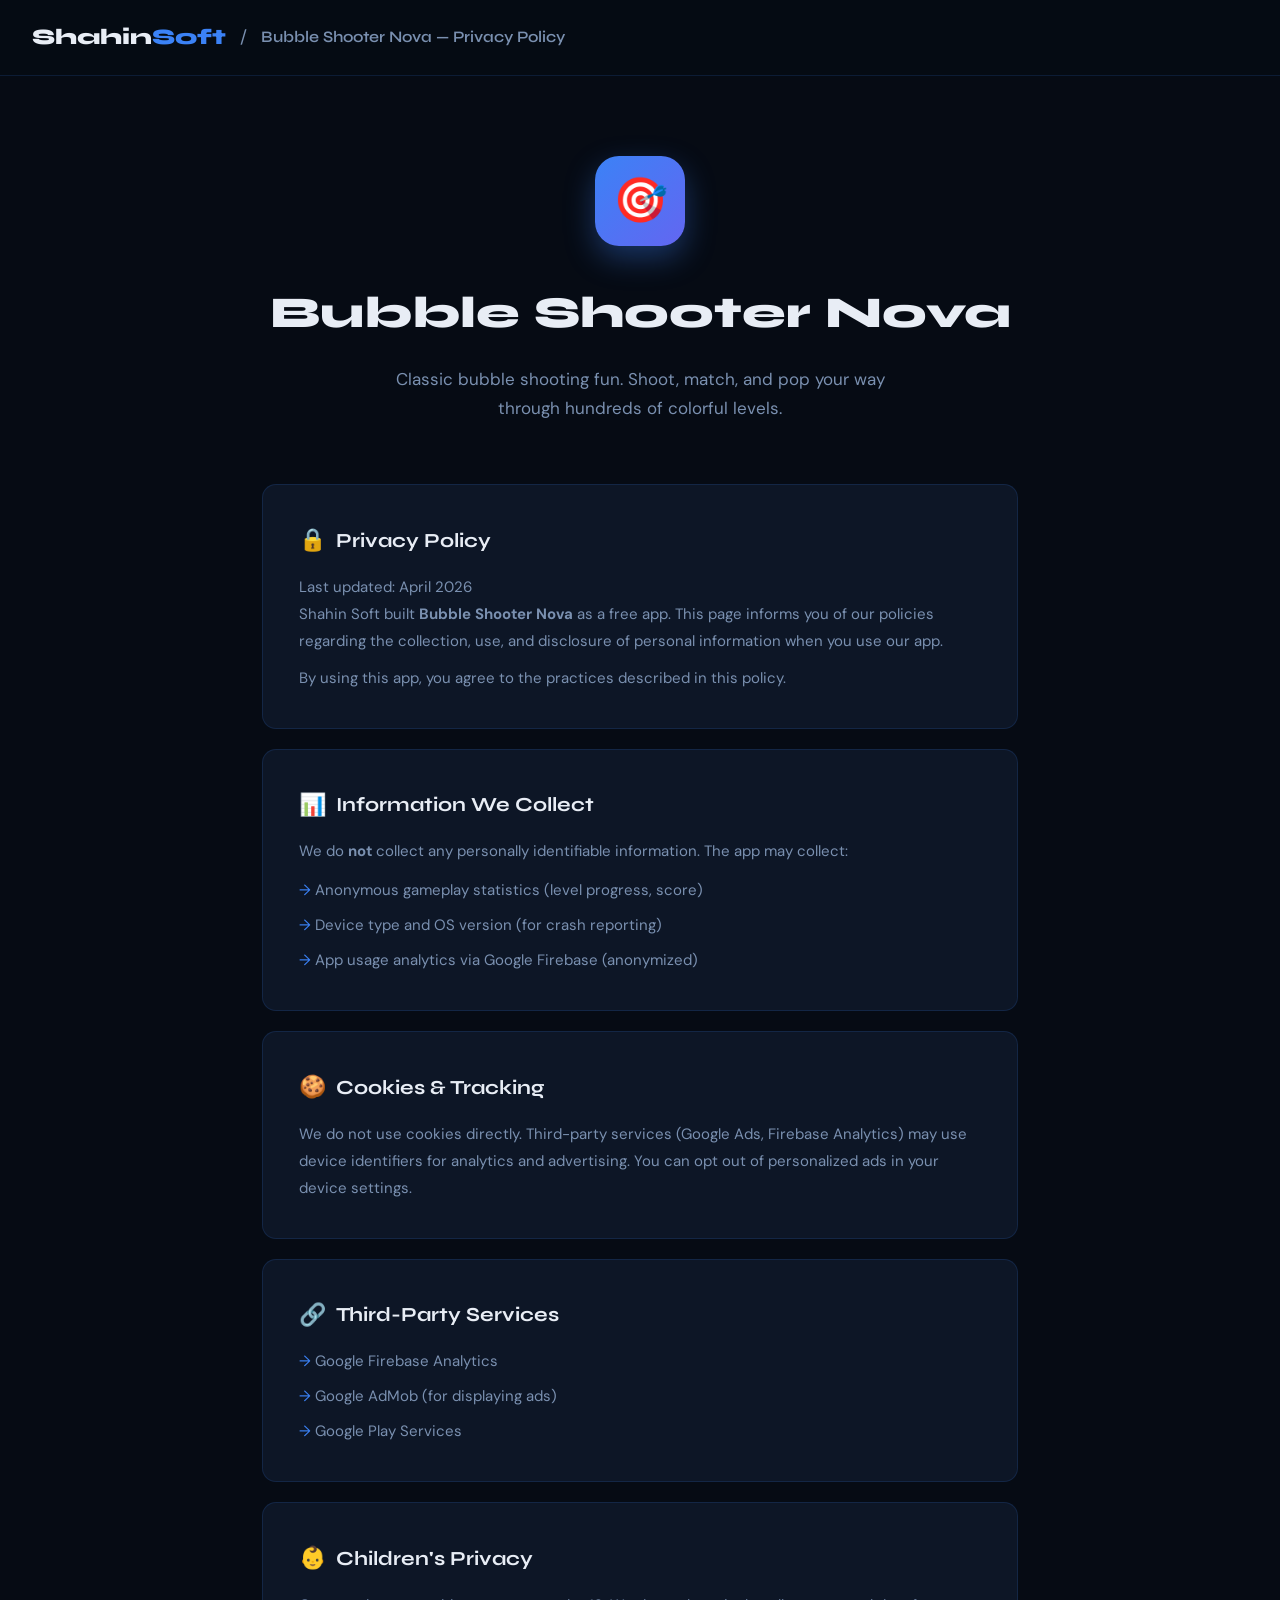
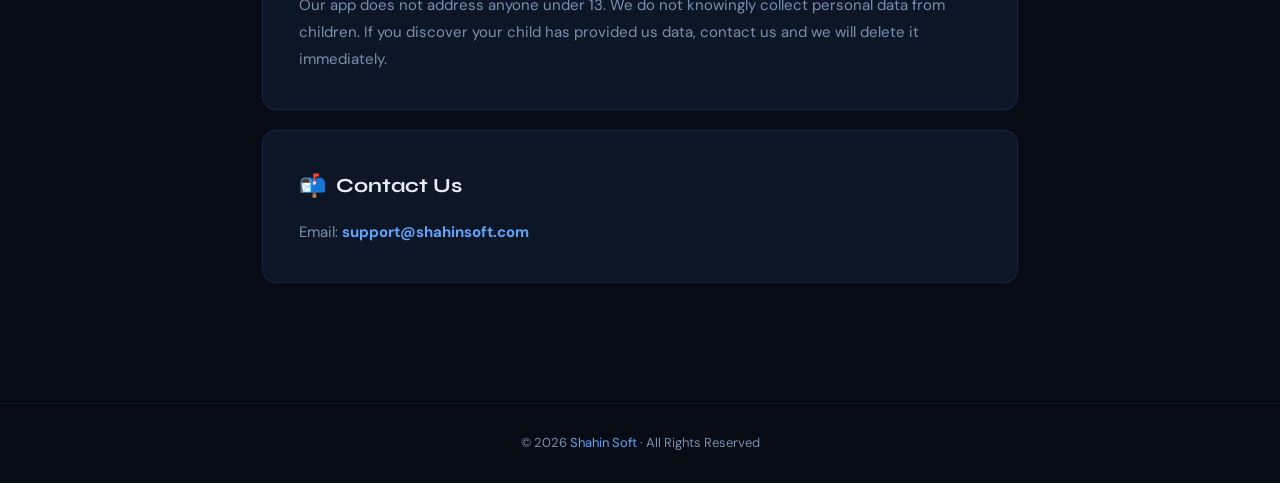
==== commit 7b716b4b: "Update privacy policy last updated date and text" ====
--- a/pages/app1.html
+++ b/pages/app1.html
@@ -20,8 +20,9 @@
 <div class="privacy-content">
   <div class="privacy-card">
     <h2><span>🔒</span> Privacy Policy</h2>
-    <p>Last updated: January 2026</p>
-    <p style="margin-top:12px;">Shahin Soft built <strong>Bubble Shooter Nova</strong> as a free app. This page informs you of our policies regarding the collection, use, and disclosure of personal information when you use our app.</p>
+    <p>Last updated: April 2026</p>
+   <p>Shahin Soft built <strong>Bubble Shooter Nova</strong> as a free app. This page informs you of our policies regarding the collection, use, and disclosure of personal information when you use our app.</p>
+    <p style="margin-top:10px;">By using this app, you agree to the practices described in this policy.</p> 
   </div>
   <div class="privacy-card">
     <h2><span>📊</span> Information We Collect</h2>
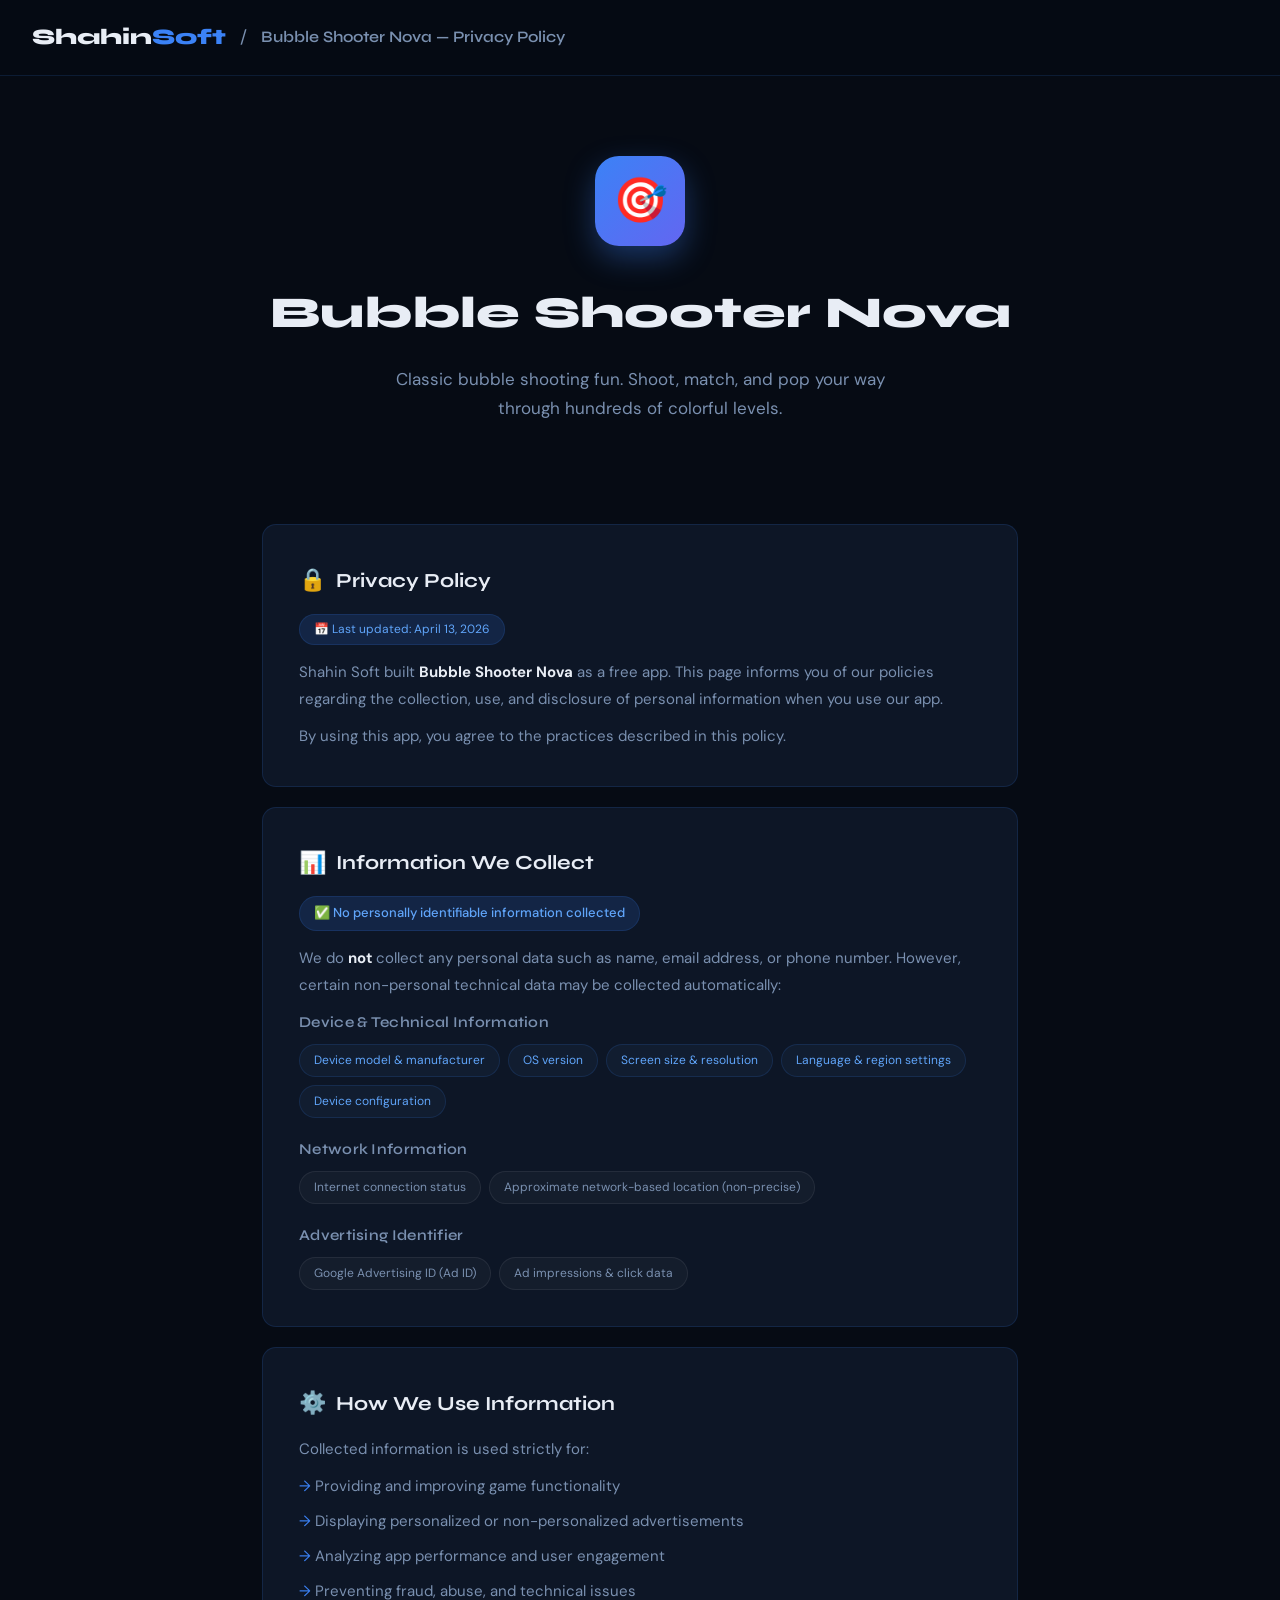
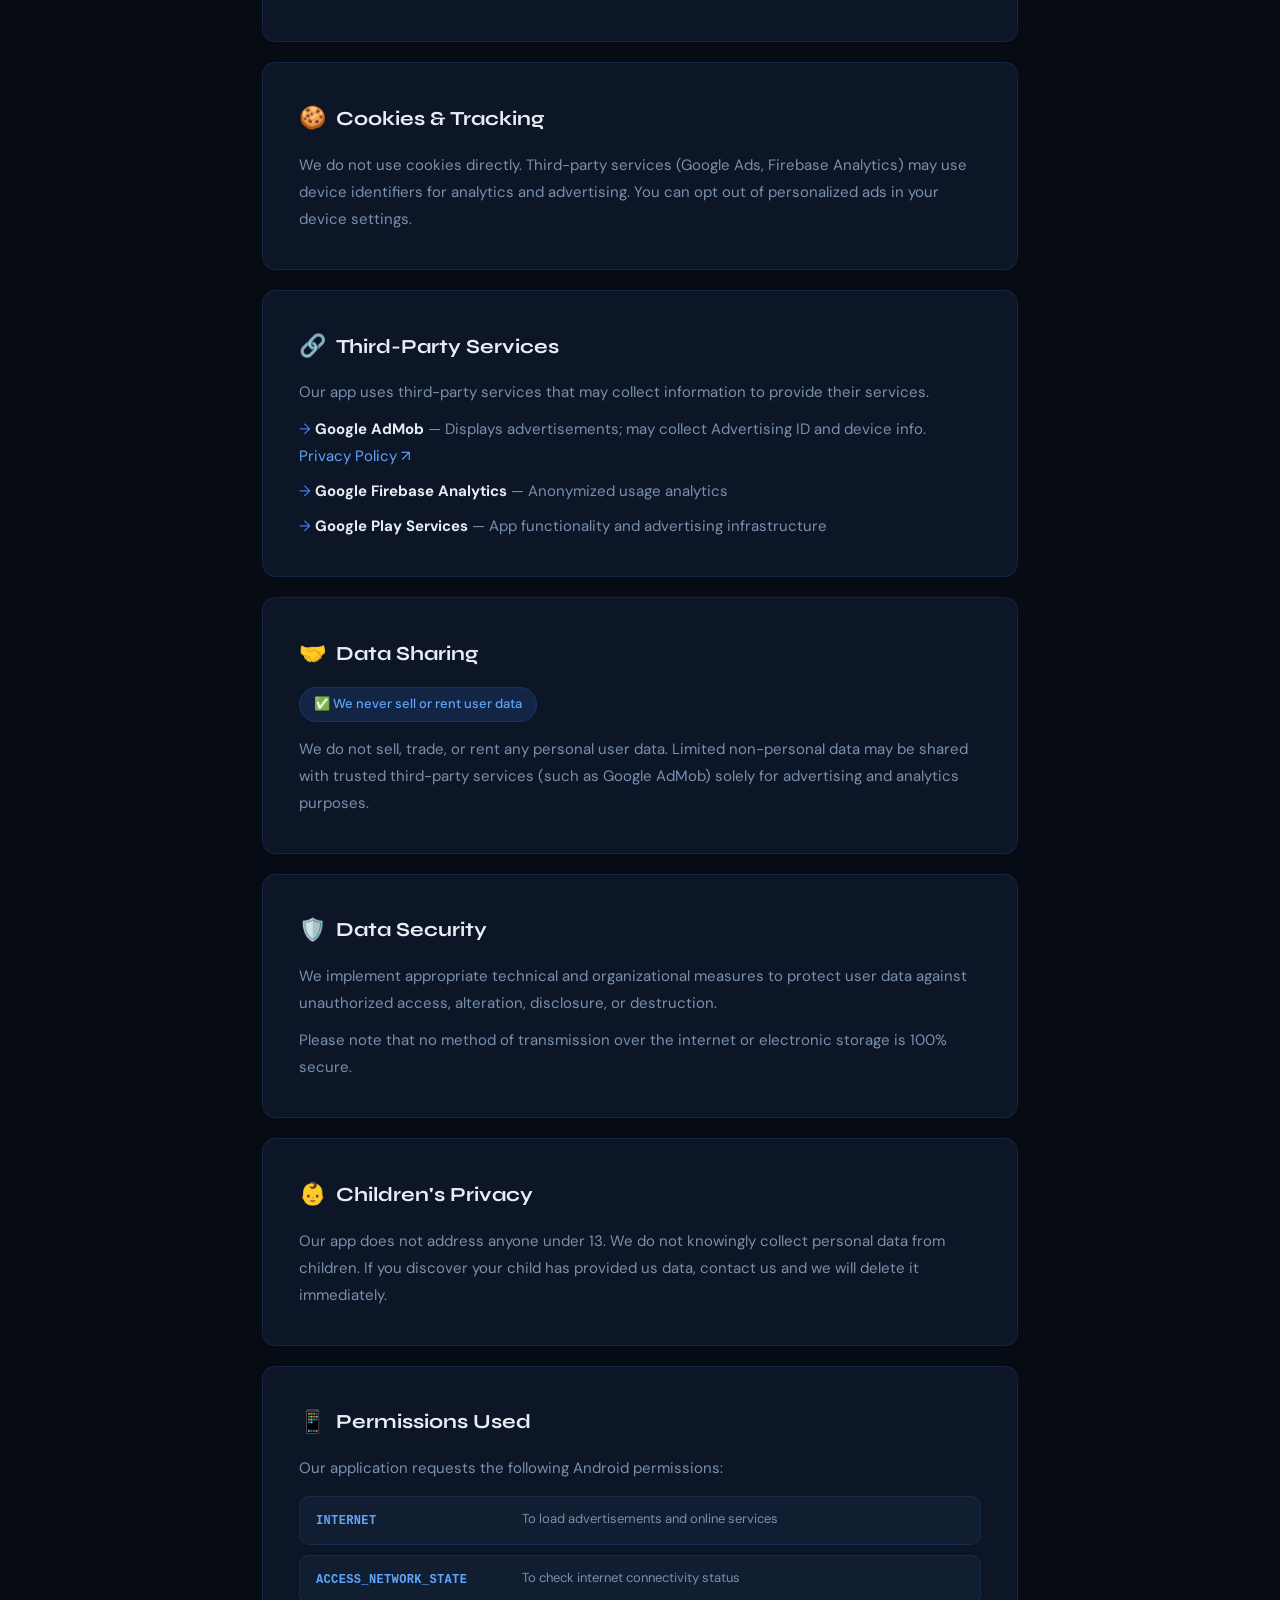
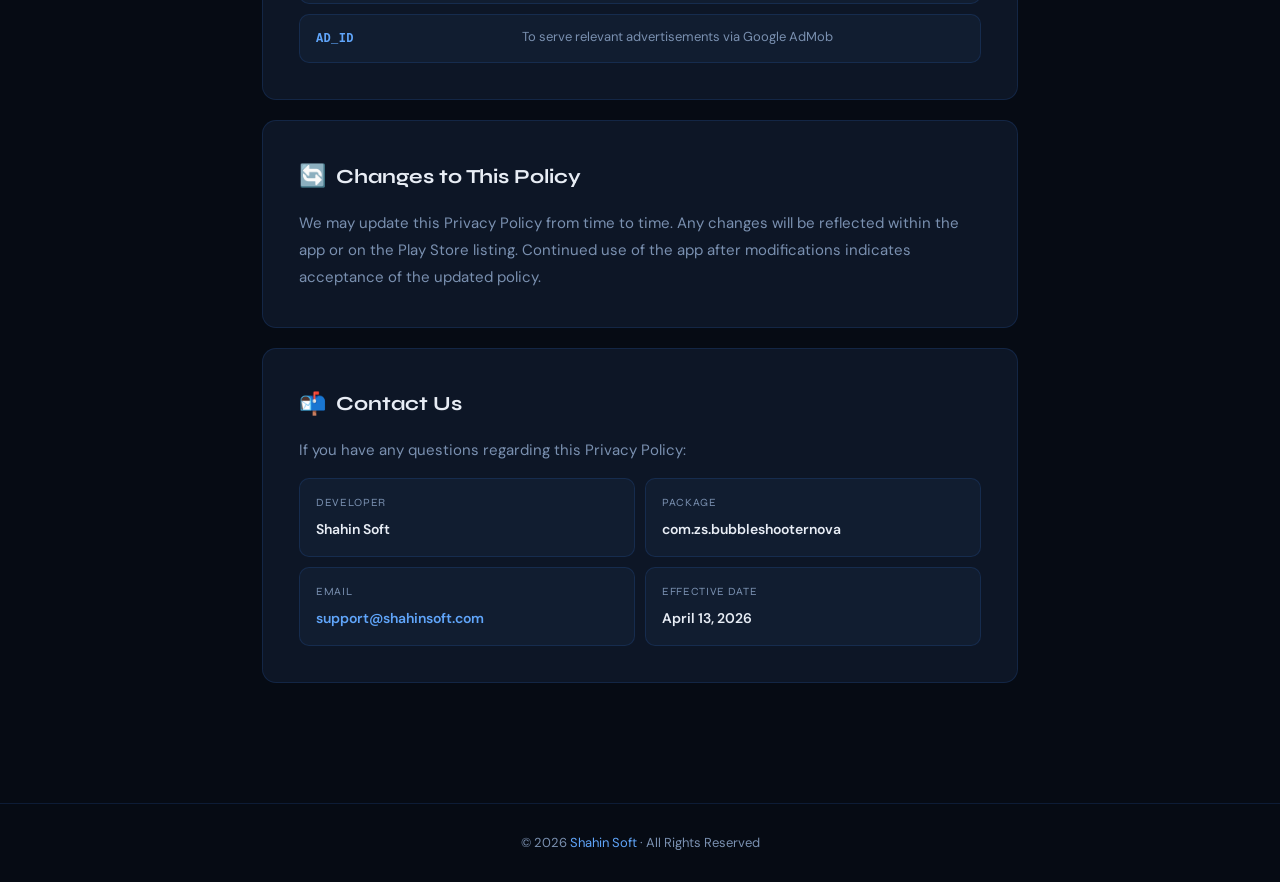
==== commit 603a383c: "Revise privacy policy and enhance styling Updated privacy policy details and styling in app1.html." ====
--- a/pages/app1.html
+++ b/pages/app1.html
@@ -4,56 +4,414 @@
   <meta charset="UTF-8" />
   <meta name="viewport" content="width=device-width, initial-scale=1.0" />
   <title>Bubble Shooter Nova — Privacy Policy | Shahin Soft</title>
-  <link rel="stylesheet" href="../css/pages.css" />
+  <link rel="preconnect" href="https://fonts.googleapis.com" />
+  <link rel="preconnect" href="https://fonts.gstatic.com" crossorigin />
+  <link href="https://fonts.googleapis.com/css2?family=Syne:wght@400;600;700;800&family=DM+Sans:wght@300;400;500&display=swap" rel="stylesheet" />
+  <style>
+    :root {
+      --bg:          #060b14;
+      --bg2:         #0d1626;
+      --bg3:         #111d30;
+      --accent:      #3b82f6;
+      --accent2:     #60a5fa;
+      --accent-glow: rgba(59,130,246,0.15);
+      --border:      rgba(59,130,246,0.15);
+      --text:        #e8edf5;
+      --text-muted:  #7a90b0;
+      --radius:      14px;
+      --font-head:   'Syne', sans-serif;
+      --font-body:   'DM Sans', sans-serif;
+    }
+
+    *, *::before, *::after { box-sizing: border-box; margin: 0; padding: 0; }
+    html { scroll-behavior: smooth; }
+
+    body {
+      font-family: var(--font-body);
+      background: var(--bg);
+      color: var(--text);
+      line-height: 1.75;
+    }
+
+    /* NAV */
+    .page-nav {
+      background: rgba(6,11,20,0.95);
+      border-bottom: 1px solid var(--border);
+      padding: 18px 32px;
+      display: flex;
+      align-items: center;
+      gap: 14px;
+      position: sticky;
+      top: 0;
+      z-index: 10;
+      backdrop-filter: blur(8px);
+    }
+    .page-nav a {
+      font-family: var(--font-head);
+      font-size: 22px;
+      font-weight: 800;
+      color: var(--text);
+      text-decoration: none;
+    }
+    .page-nav a span { color: var(--accent); }
+    .page-nav .sep { color: var(--text-muted); font-size: 18px; }
+    .page-nav .page-title {
+      font-family: var(--font-head);
+      font-size: 16px;
+      font-weight: 600;
+      color: var(--text-muted);
+    }
+
+    /* HERO */
+    .app-hero {
+      padding: 80px 32px 60px;
+      max-width: 820px;
+      margin: 0 auto;
+      text-align: center;
+    }
+    .app-hero-icon {
+      width: 90px; height: 90px;
+      border-radius: 24px;
+      display: flex;
+      align-items: center;
+      justify-content: center;
+      font-size: 44px;
+      margin: 0 auto 28px;
+      box-shadow: 0 12px 30px rgba(59,130,246,0.35);
+    }
+    .app-hero h1 {
+      font-family: var(--font-head);
+      font-size: clamp(28px, 5vw, 44px);
+      font-weight: 800;
+      margin-bottom: 14px;
+    }
+    .app-hero p {
+      font-size: 17px;
+      color: var(--text-muted);
+      max-width: 520px;
+      margin: 0 auto;
+    }
+
+    /* CONTENT */
+    .privacy-content {
+      max-width: 820px;
+      margin: 0 auto;
+      padding: 40px 32px 100px;
+    }
+
+    /* CARD */
+    .privacy-card {
+      background: var(--bg2);
+      border: 1px solid var(--border);
+      border-radius: var(--radius);
+      padding: 36px;
+      margin-bottom: 20px;
+    }
+    .privacy-card h2 {
+      font-family: var(--font-head);
+      font-size: 20px;
+      font-weight: 700;
+      margin-bottom: 14px;
+      display: flex;
+      align-items: center;
+      gap: 10px;
+      color: var(--text);
+    }
+    .privacy-card h2 span { font-size: 22px; }
+    .privacy-card p,
+    .privacy-card li {
+      font-size: 15px;
+      color: var(--text-muted);
+      line-height: 1.8;
+    }
+    .privacy-card p + p { margin-top: 10px; }
+    .privacy-card strong { color: var(--text); }
+    .privacy-card a { color: var(--accent2); text-decoration: none; }
+    .privacy-card a:hover { text-decoration: underline; }
+
+    .privacy-card ul {
+      list-style: none;
+      padding: 0;
+      margin-top: 10px;
+      display: flex;
+      flex-direction: column;
+      gap: 8px;
+    }
+    .privacy-card ul li::before {
+      content: '→ ';
+      color: var(--accent);
+    }
+
+    /* badge */
+    .date-badge {
+      display: inline-block;
+      font-size: 12px;
+      background: var(--accent-glow);
+      color: var(--accent2);
+      border-radius: 20px;
+      padding: 4px 14px;
+      border: 1px solid var(--border);
+      margin-bottom: 14px;
+      font-family: var(--font-body);
+    }
+    .no-collect-badge {
+      display: inline-flex;
+      align-items: center;
+      gap: 6px;
+      font-size: 13px;
+      background: var(--accent-glow);
+      color: var(--accent2);
+      border: 1px solid var(--border);
+      border-radius: 20px;
+      padding: 5px 14px;
+      margin-bottom: 14px;
+      font-weight: 500;
+    }
+
+    /* chip groups */
+    .chip-section-label {
+      font-size: 13px;
+      font-weight: 600;
+      color: var(--text);
+      margin-top: 18px;
+      margin-bottom: 8px;
+      font-family: var(--font-head);
+      letter-spacing: .02em;
+    }
+    .chip-row { display: flex; flex-wrap: wrap; gap: 8px; }
+    .chip {
+      font-size: 12px;
+      padding: 5px 14px;
+      border-radius: 20px;
+      background: var(--bg3);
+      color: var(--accent2);
+      border: 1px solid var(--border);
+      font-family: var(--font-body);
+    }
+    .chip.dim {
+      color: var(--text-muted);
+      background: rgba(255,255,255,0.03);
+      border-color: rgba(255,255,255,0.07);
+    }
+
+    /* permissions */
+    .perm-row { display: flex; flex-direction: column; gap: 10px; margin-top: 14px; }
+    .perm-item {
+      display: flex;
+      gap: 16px;
+      align-items: flex-start;
+      padding: 12px 16px;
+      background: var(--bg3);
+      border: 1px solid var(--border);
+      border-radius: 10px;
+    }
+    .perm-name {
+      font-size: 12px;
+      font-weight: 700;
+      color: var(--accent2);
+      font-family: monospace;
+      min-width: 190px;
+      padding-top: 2px;
+      letter-spacing: .03em;
+    }
+    .perm-desc { font-size: 13px; color: var(--text-muted); line-height: 1.5; }
+
+    /* contact grid */
+    .contact-grid {
+      display: grid;
+      grid-template-columns: 1fr 1fr;
+      gap: 10px;
+      margin-top: 14px;
+    }
+    .contact-item {
+      background: var(--bg3);
+      border: 1px solid var(--border);
+      border-radius: 10px;
+      padding: 14px 16px;
+    }
+    .contact-item .label {
+      font-size: 11px;
+      text-transform: uppercase;
+      letter-spacing: .06em;
+      color: var(--text-muted);
+      margin-bottom: 5px;
+      font-family: var(--font-head);
+    }
+    .contact-item .value {
+      font-size: 14px;
+      font-weight: 600;
+      color: var(--text);
+      font-family: var(--font-body);
+    }
+    .contact-item .value a { color: var(--accent2); text-decoration: none; }
+
+    /* footer */
+    .page-footer {
+      text-align: center;
+      padding: 28px;
+      border-top: 1px solid var(--border);
+      color: var(--text-muted);
+      font-size: 13px;
+      font-family: var(--font-body);
+    }
+    .page-footer a { color: var(--accent2); text-decoration: none; }
+    .page-footer a:hover { text-decoration: underline; }
+
+    @media (max-width: 560px) {
+      .page-nav { padding: 14px 20px; }
+      .app-hero { padding: 52px 20px 40px; }
+      .privacy-content { padding: 28px 16px 80px; }
+      .privacy-card { padding: 24px 20px; }
+      .contact-grid { grid-template-columns: 1fr; }
+      .perm-name { min-width: 130px; }
+    }
+  </style>
 </head>
 <body>
+
 <nav class="page-nav">
-  <a href="../index.html">Shahin<span>Soft</span></a>
+  <a href="#">Shahin<span>Soft</span></a>
   <span class="sep">/</span>
   <span class="page-title">Bubble Shooter Nova — Privacy Policy</span>
 </nav>
+
 <div class="app-hero">
   <div class="app-hero-icon" style="background:linear-gradient(135deg,#3b82f6,#6366f1);">🎯</div>
   <h1>Bubble Shooter Nova</h1>
   <p>Classic bubble shooting fun. Shoot, match, and pop your way through hundreds of colorful levels.</p>
 </div>
+
 <div class="privacy-content">
+
   <div class="privacy-card">
     <h2><span>🔒</span> Privacy Policy</h2>
-    <p>Last updated: April 2026</p>
-   <p>Shahin Soft built <strong>Bubble Shooter Nova</strong> as a free app. This page informs you of our policies regarding the collection, use, and disclosure of personal information when you use our app.</p>
-    <p style="margin-top:10px;">By using this app, you agree to the practices described in this policy.</p> 
-  </div>
+    <span class="date-badge">📅 Last updated: April 13, 2026</span>
+    <p>Shahin Soft built <strong>Bubble Shooter Nova</strong> as a free app. This page informs you of our policies regarding the collection, use, and disclosure of personal information when you use our app.</p>
+    <p>By using this app, you agree to the practices described in this policy.</p>
+  </div>
+
   <div class="privacy-card">
     <h2><span>📊</span> Information We Collect</h2>
-    <p>We do <strong>not</strong> collect any personally identifiable information. The app may collect:</p>
-    <ul style="margin-top:12px;">
-      <li>Anonymous gameplay statistics (level progress, score)</li>
-      <li>Device type and OS version (for crash reporting)</li>
-      <li>App usage analytics via Google Firebase (anonymized)</li>
+    <div class="no-collect-badge">✅ No personally identifiable information collected</div>
+    <p>We do <strong>not</strong> collect any personal data such as name, email address, or phone number. However, certain non-personal technical data may be collected automatically:</p>
+
+    <p class="chip-section-label">Device &amp; Technical Information</p>
+    <div class="chip-row">
+      <span class="chip">Device model &amp; manufacturer</span>
+      <span class="chip">OS version</span>
+      <span class="chip">Screen size &amp; resolution</span>
+      <span class="chip">Language &amp; region settings</span>
+      <span class="chip">Device configuration</span>
+    </div>
+
+    <p class="chip-section-label">Network Information</p>
+    <div class="chip-row">
+      <span class="chip dim">Internet connection status</span>
+      <span class="chip dim">Approximate network-based location (non-precise)</span>
+    </div>
+
+    <p class="chip-section-label">Advertising Identifier</p>
+    <div class="chip-row">
+      <span class="chip dim">Google Advertising ID (Ad ID)</span>
+      <span class="chip dim">Ad impressions &amp; click data</span>
+    </div>
+  </div>
+
+  <div class="privacy-card">
+    <h2><span>⚙️</span> How We Use Information</h2>
+    <p>Collected information is used strictly for:</p>
+    <ul>
+      <li>Providing and improving game functionality</li>
+      <li>Displaying personalized or non-personalized advertisements</li>
+      <li>Analyzing app performance and user engagement</li>
+      <li>Preventing fraud, abuse, and technical issues</li>
     </ul>
   </div>
-  <div class="privacy-card">
-    <h2><span>🍪</span> Cookies & Tracking</h2>
+
+  <div class="privacy-card">
+    <h2><span>🍪</span> Cookies &amp; Tracking</h2>
     <p>We do not use cookies directly. Third-party services (Google Ads, Firebase Analytics) may use device identifiers for analytics and advertising. You can opt out of personalized ads in your device settings.</p>
   </div>
+
   <div class="privacy-card">
     <h2><span>🔗</span> Third-Party Services</h2>
+    <p>Our app uses third-party services that may collect information to provide their services.</p>
     <ul>
-      <li>Google Firebase Analytics</li>
-      <li>Google AdMob (for displaying ads)</li>
-      <li>Google Play Services</li>
+      <li><strong>Google AdMob</strong> — Displays advertisements; may collect Advertising ID and device info. <a href="https://policies.google.com/privacy" target="_blank" rel="noopener">Privacy Policy ↗</a></li>
+      <li><strong>Google Firebase Analytics</strong> — Anonymized usage analytics</li>
+      <li><strong>Google Play Services</strong> — App functionality and advertising infrastructure</li>
     </ul>
   </div>
+
+  <div class="privacy-card">
+    <h2><span>🤝</span> Data Sharing</h2>
+    <div class="no-collect-badge">✅ We never sell or rent user data</div>
+    <p>We do not sell, trade, or rent any personal user data. Limited non-personal data may be shared with trusted third-party services (such as Google AdMob) solely for advertising and analytics purposes.</p>
+  </div>
+
+  <div class="privacy-card">
+    <h2><span>🛡️</span> Data Security</h2>
+    <p>We implement appropriate technical and organizational measures to protect user data against unauthorized access, alteration, disclosure, or destruction.</p>
+    <p>Please note that no method of transmission over the internet or electronic storage is 100% secure.</p>
+  </div>
+
   <div class="privacy-card">
     <h2><span>👶</span> Children's Privacy</h2>
     <p>Our app does not address anyone under 13. We do not knowingly collect personal data from children. If you discover your child has provided us data, contact us and we will delete it immediately.</p>
   </div>
+
+  <div class="privacy-card">
+    <h2><span>📱</span> Permissions Used</h2>
+    <p>Our application requests the following Android permissions:</p>
+    <div class="perm-row">
+      <div class="perm-item">
+        <div class="perm-name">INTERNET</div>
+        <div class="perm-desc">To load advertisements and online services</div>
+      </div>
+      <div class="perm-item">
+        <div class="perm-name">ACCESS_NETWORK_STATE</div>
+        <div class="perm-desc">To check internet connectivity status</div>
+      </div>
+      <div class="perm-item">
+        <div class="perm-name">AD_ID</div>
+        <div class="perm-desc">To serve relevant advertisements via Google AdMob</div>
+      </div>
+    </div>
+  </div>
+
+  <div class="privacy-card">
+    <h2><span>🔄</span> Changes to This Policy</h2>
+    <p>We may update this Privacy Policy from time to time. Any changes will be reflected within the app or on the Play Store listing. Continued use of the app after modifications indicates acceptance of the updated policy.</p>
+  </div>
+
   <div class="privacy-card">
     <h2><span>📬</span> Contact Us</h2>
-    <p>Email: <strong style="color:var(--accent2);">support@shahinsoft.com</strong></p>
-  </div>
+    <p>If you have any questions regarding this Privacy Policy:</p>
+    <div class="contact-grid">
+      <div class="contact-item">
+        <div class="label">Developer</div>
+        <div class="value">Shahin Soft</div>
+      </div>
+      <div class="contact-item">
+        <div class="label">Package</div>
+        <div class="value">com.zs.bubbleshooternova</div>
+      </div>
+      <div class="contact-item">
+        <div class="label">Email</div>
+        <div class="value"><a href="mailto:support@shahinsoft.com">support@shahinsoft.com</a></div>
+      </div>
+      <div class="contact-item">
+        <div class="label">Effective Date</div>
+        <div class="value">April 13, 2026</div>
+      </div>
+    </div>
+  </div>
+
 </div>
-<footer class="page-footer">© 2026 <a href="../index.html">Shahin Soft</a> · All Rights Reserved</footer>
+
+<footer class="page-footer">
+  © 2026 <a href="#">Shahin Soft</a> · All Rights Reserved
+</footer>
+
 </body>
 </html>
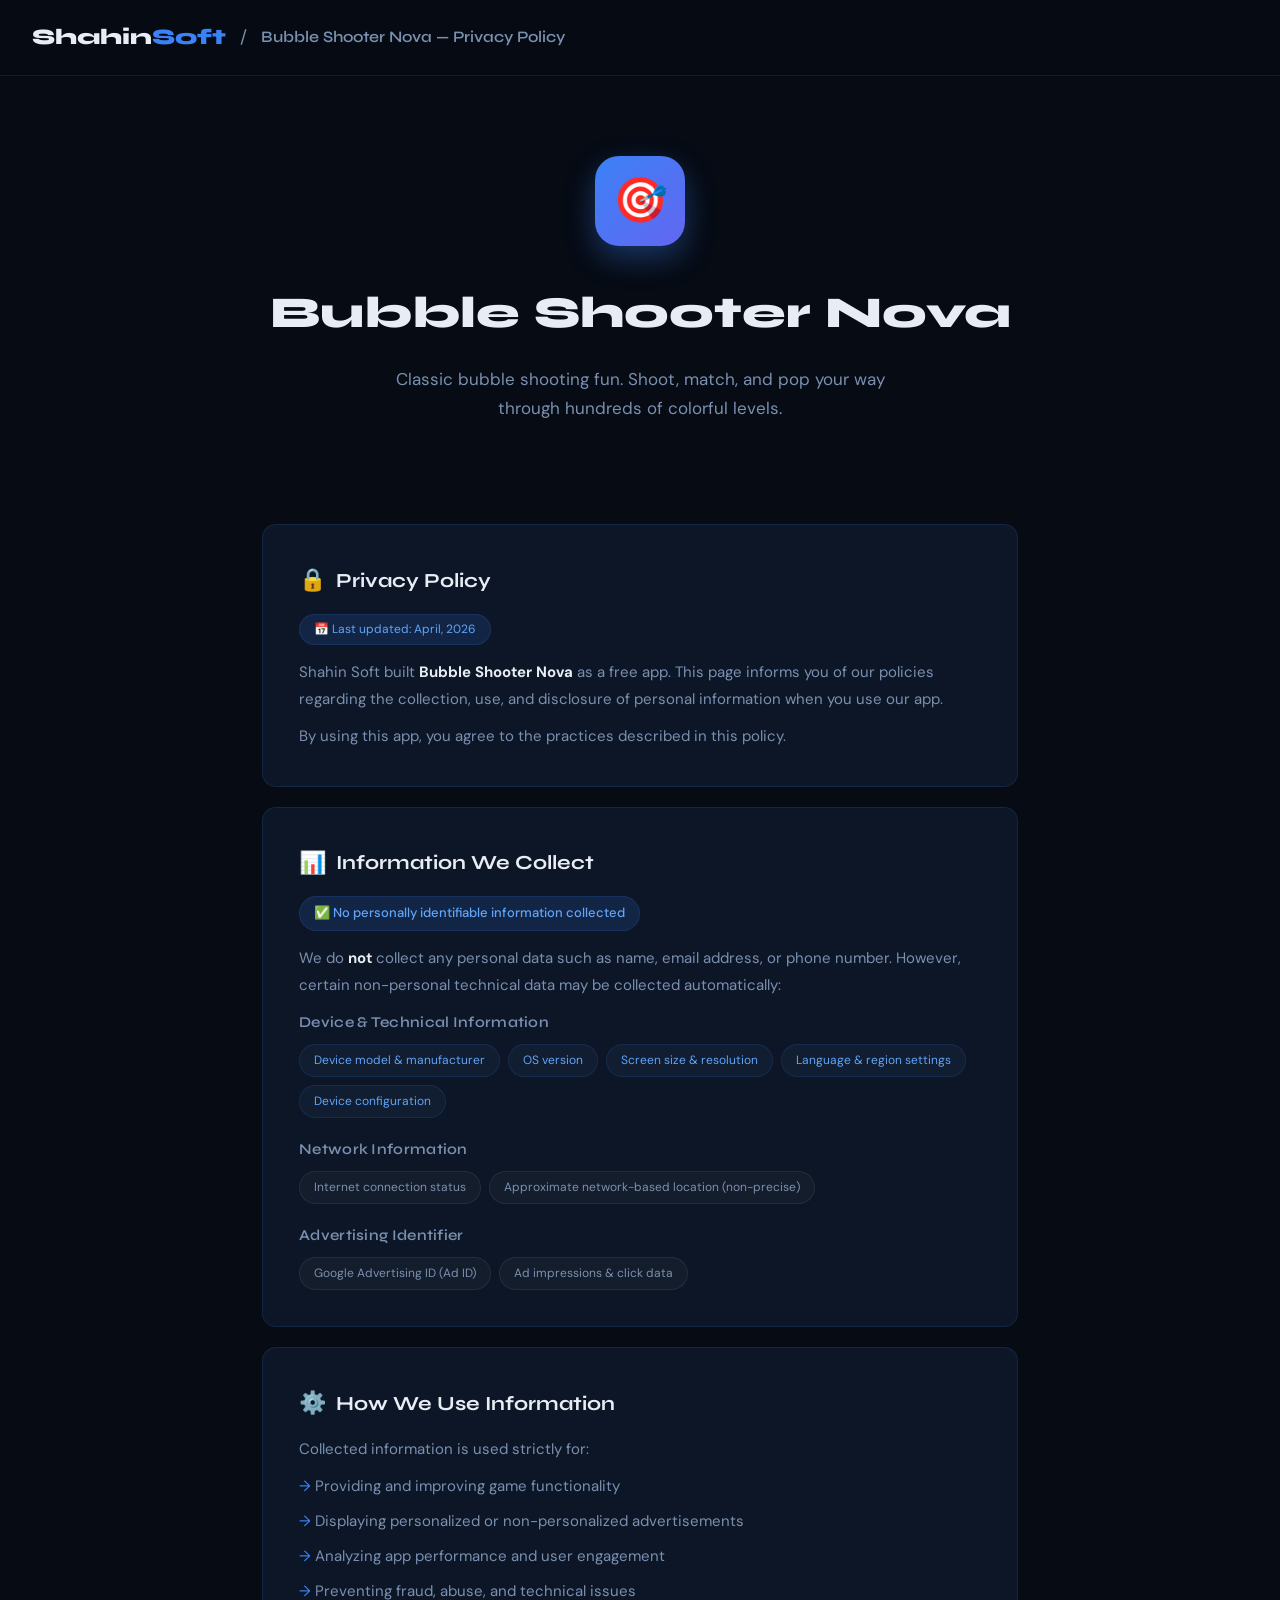
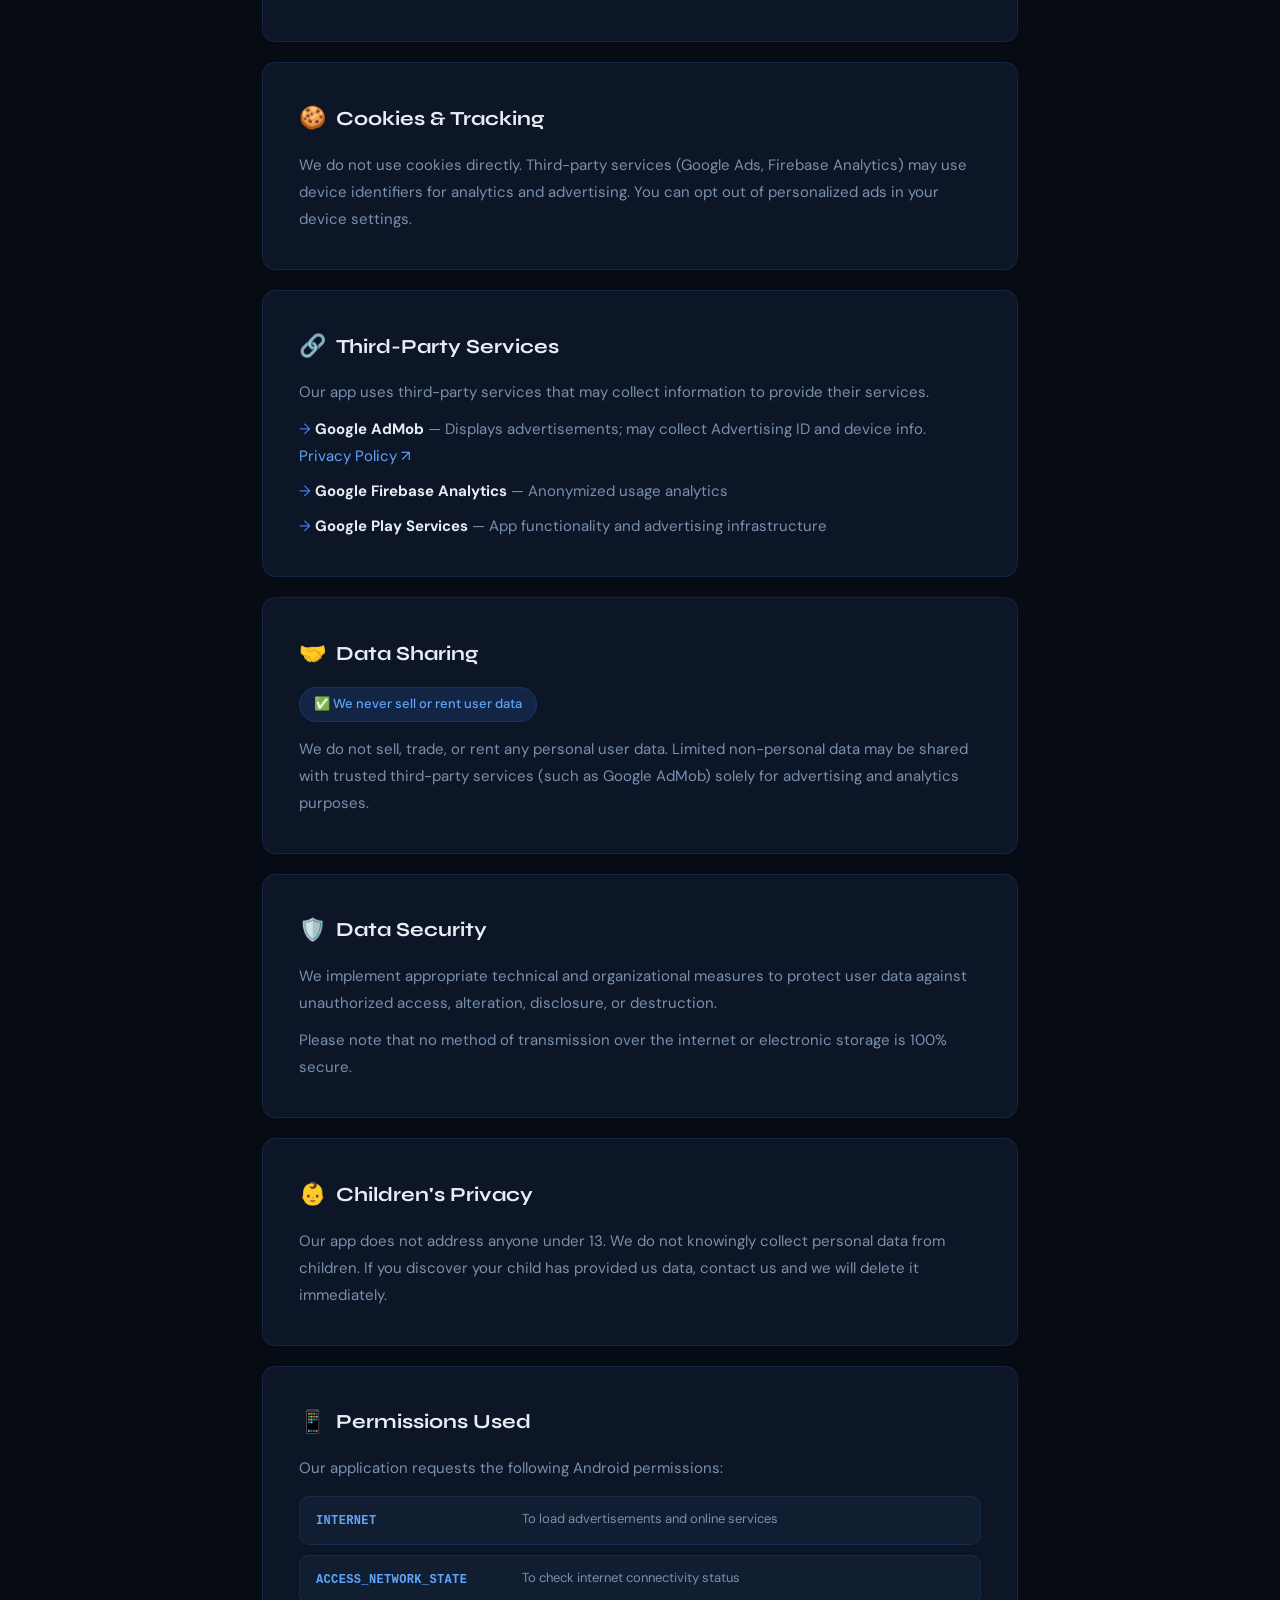
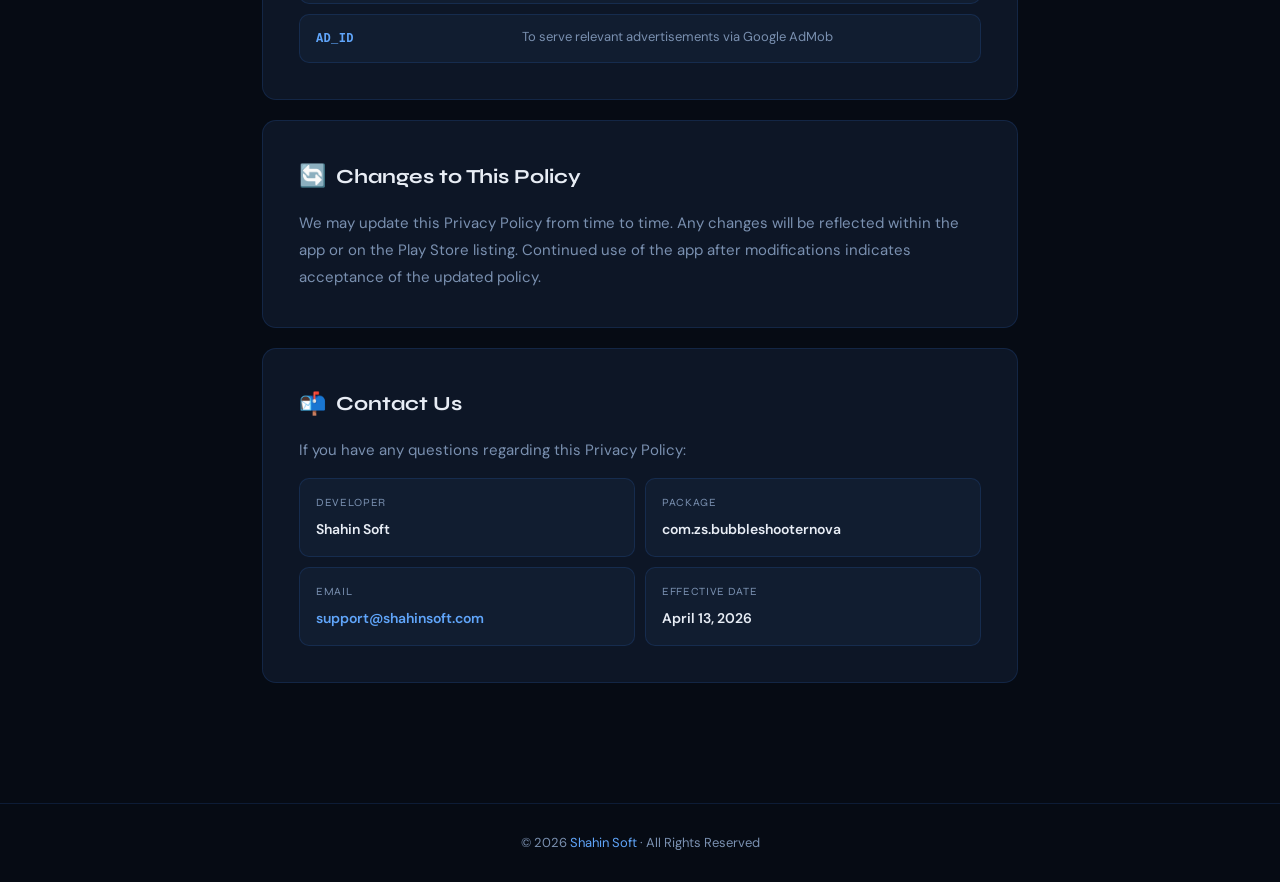
==== commit 34d68ad5: "Update app1.html" ====
--- a/pages/app1.html
+++ b/pages/app1.html
@@ -285,7 +285,7 @@
 
   <div class="privacy-card">
     <h2><span>🔒</span> Privacy Policy</h2>
-    <span class="date-badge">📅 Last updated: April 13, 2026</span>
+    <span class="date-badge">📅 Last updated: April, 2026</span>
     <p>Shahin Soft built <strong>Bubble Shooter Nova</strong> as a free app. This page informs you of our policies regarding the collection, use, and disclosure of personal information when you use our app.</p>
     <p>By using this app, you agree to the practices described in this policy.</p>
   </div>
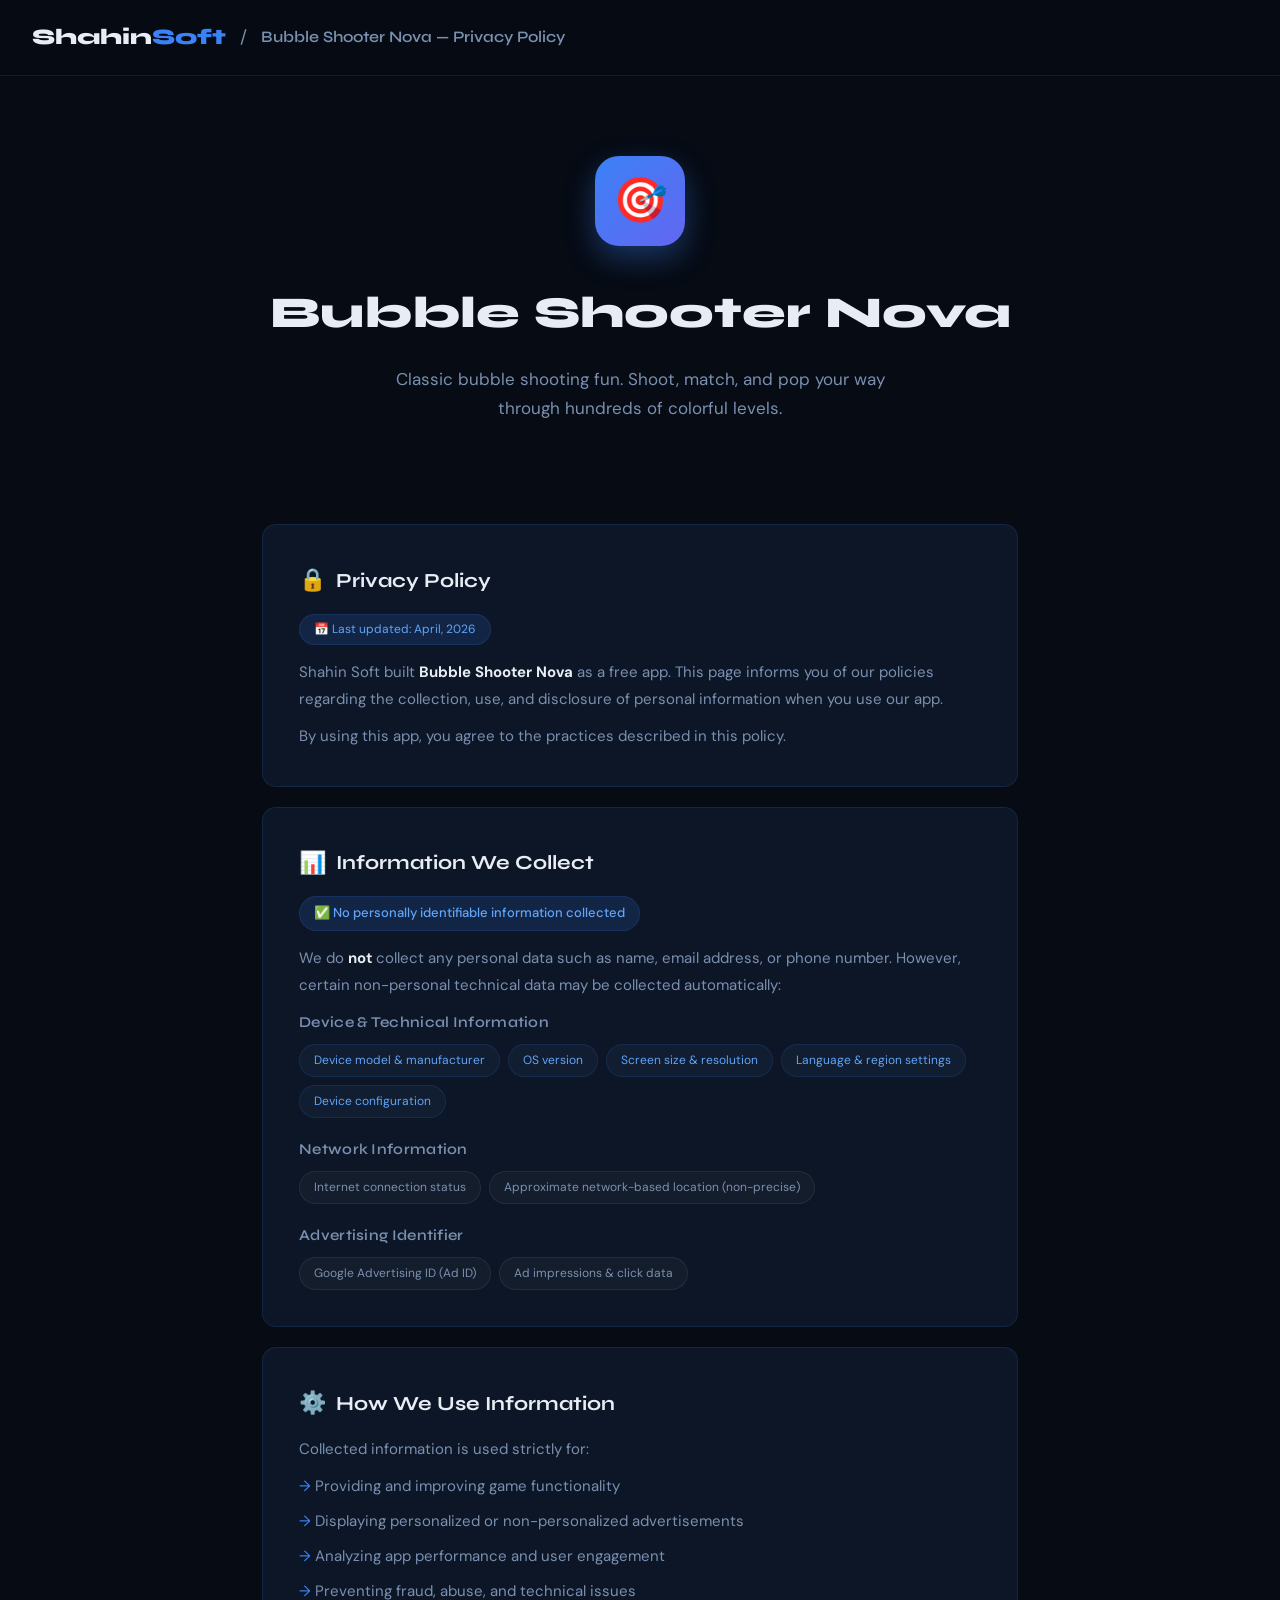
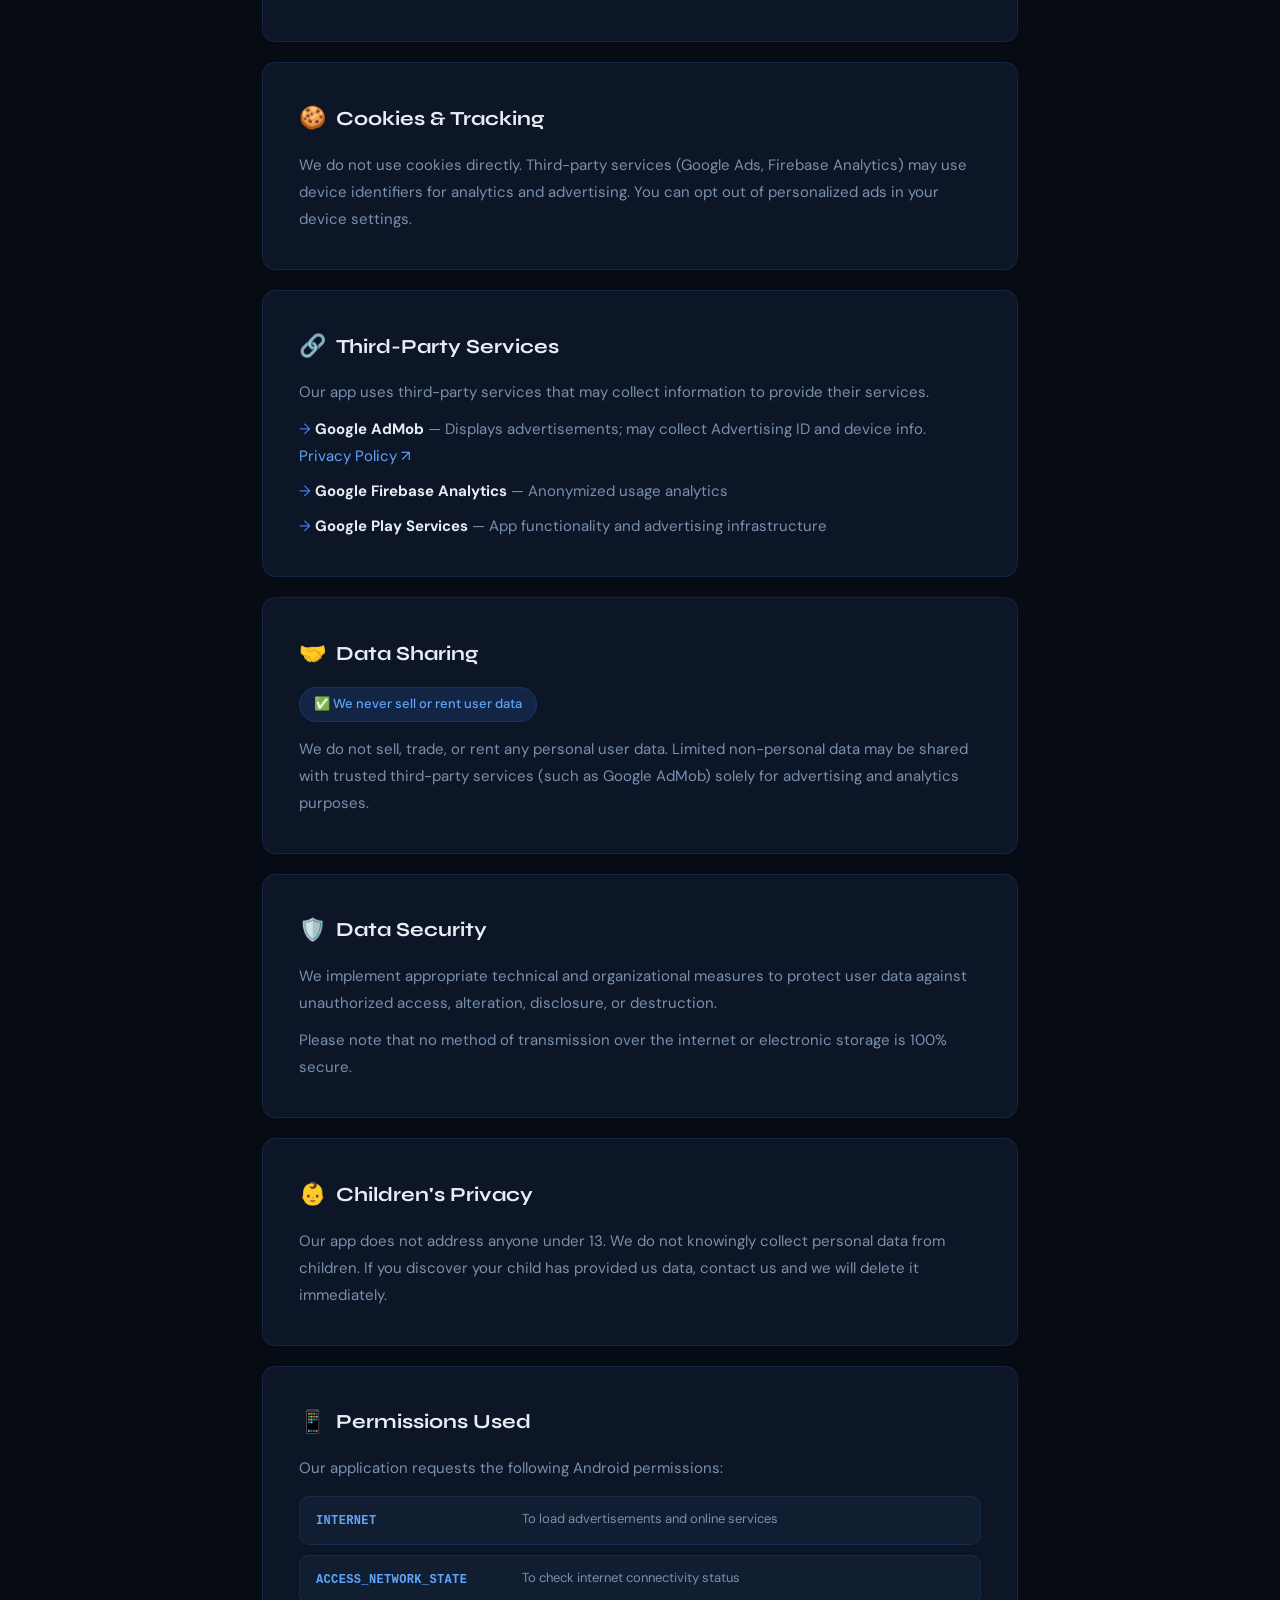
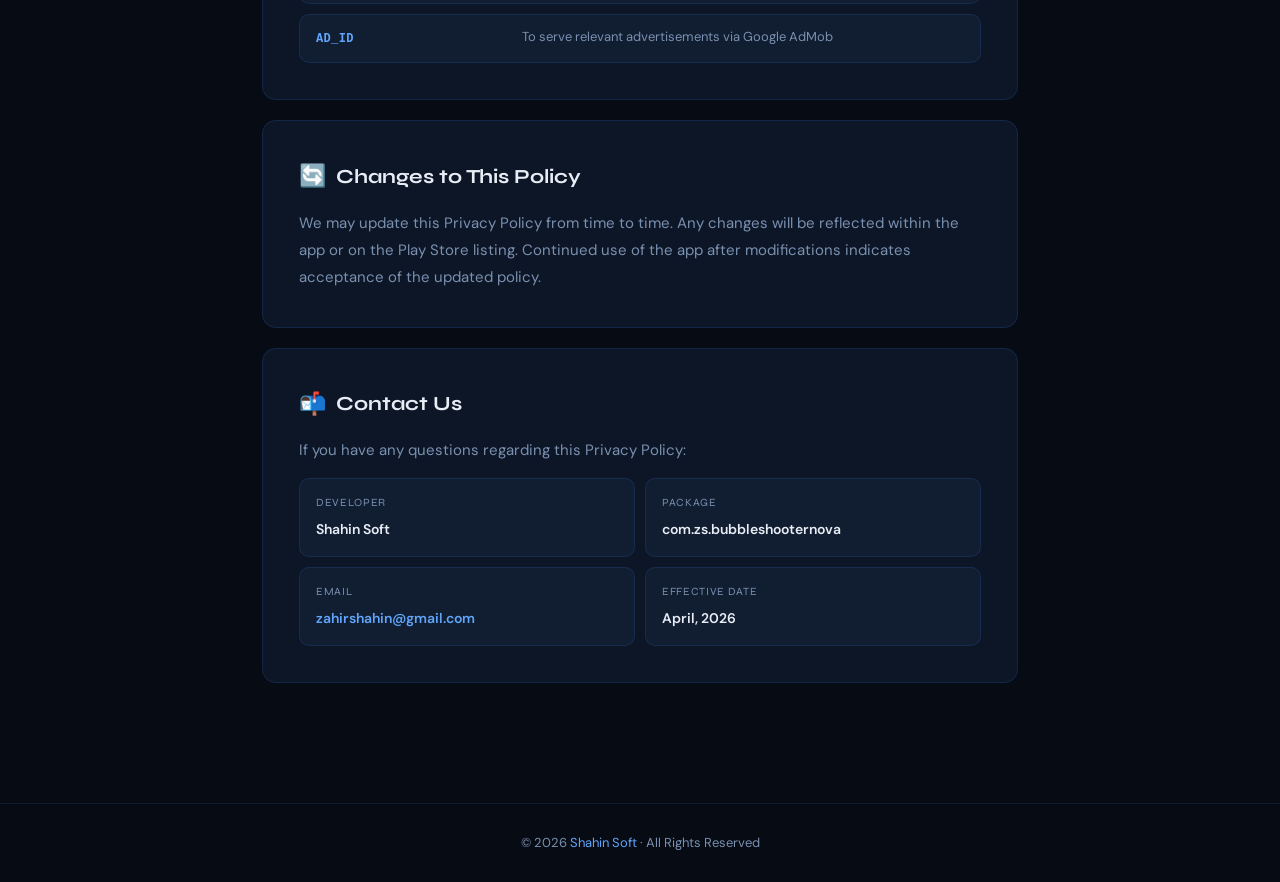
==== commit 458fb05e: "Update app1.html" ====
--- a/pages/app1.html
+++ b/pages/app1.html
@@ -398,11 +398,11 @@
       </div>
       <div class="contact-item">
         <div class="label">Email</div>
-        <div class="value"><a href="mailto:support@shahinsoft.com">support@shahinsoft.com</a></div>
+        <div class="value"><a href="mailto:support@shahinsoft.com">zahirshahin@gmail.com</a></div>
       </div>
       <div class="contact-item">
         <div class="label">Effective Date</div>
-        <div class="value">April 13, 2026</div>
+        <div class="value">April, 2026</div>
       </div>
     </div>
   </div>
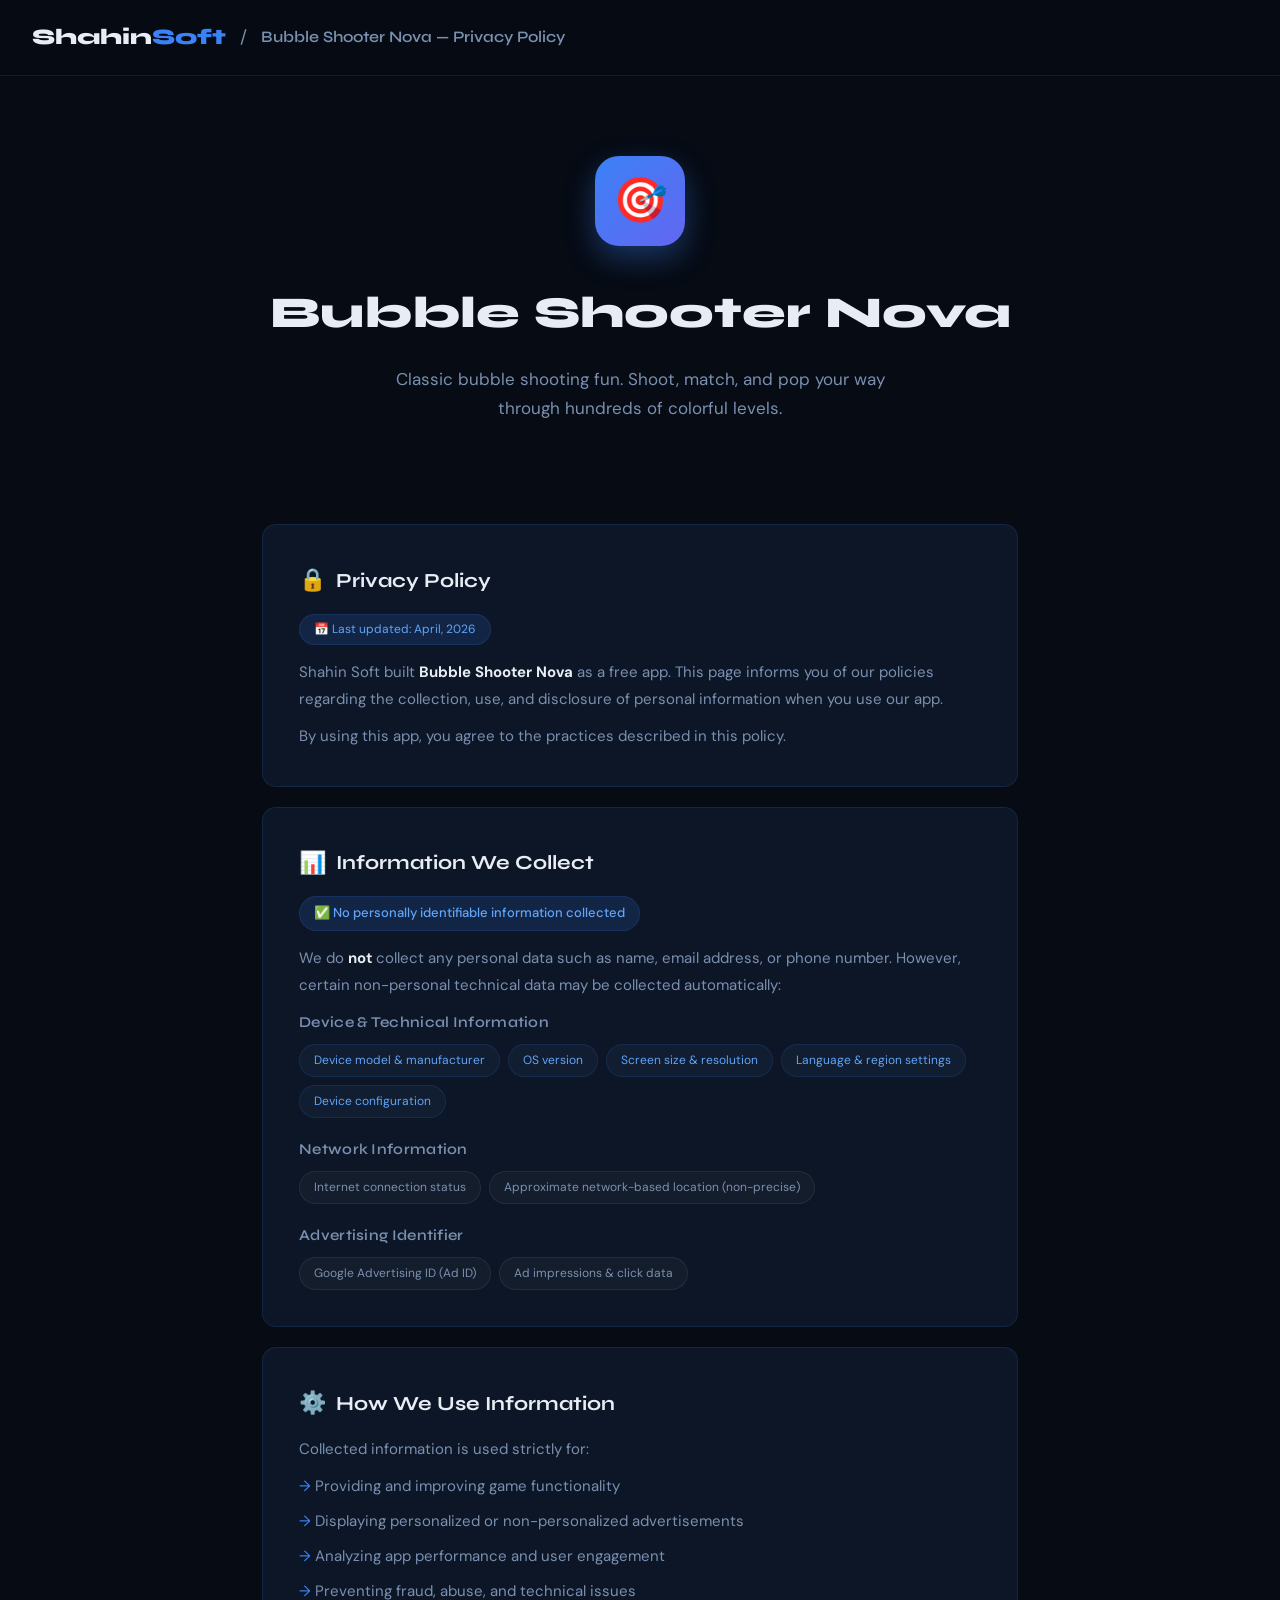
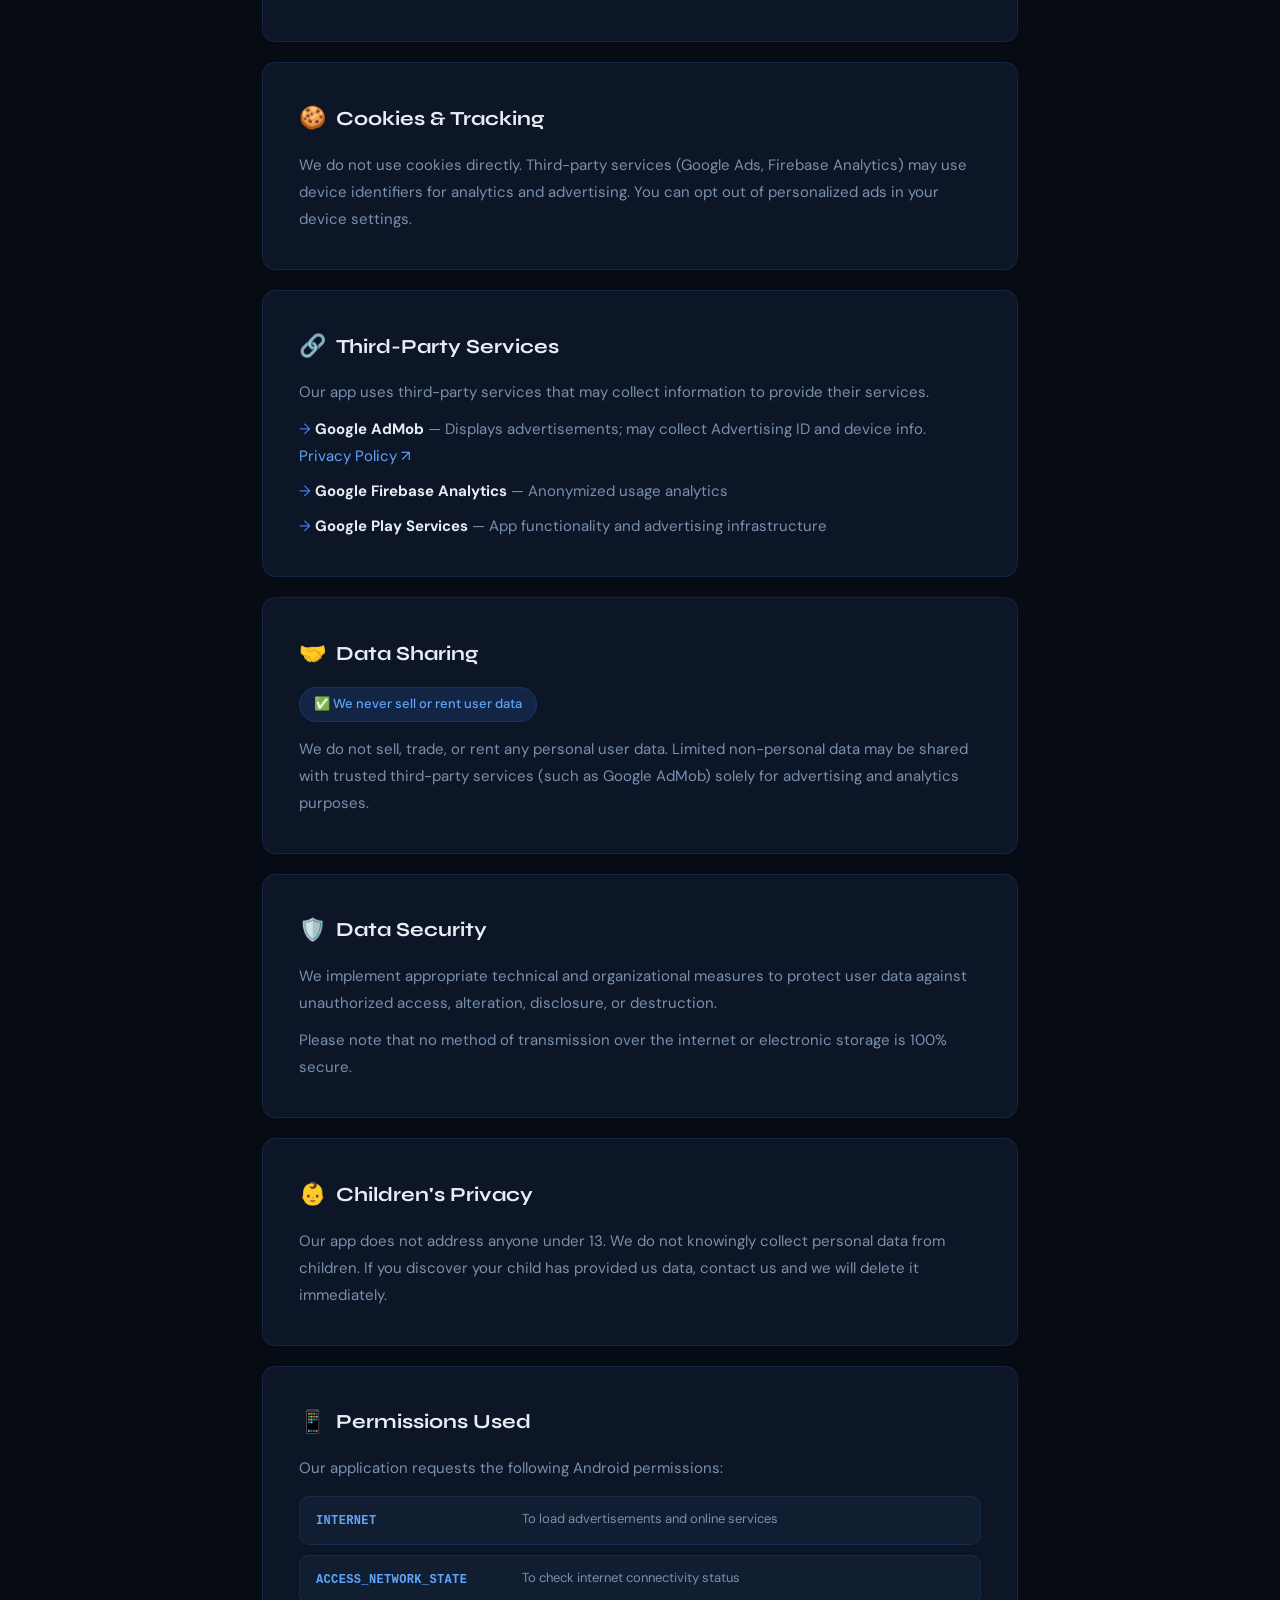
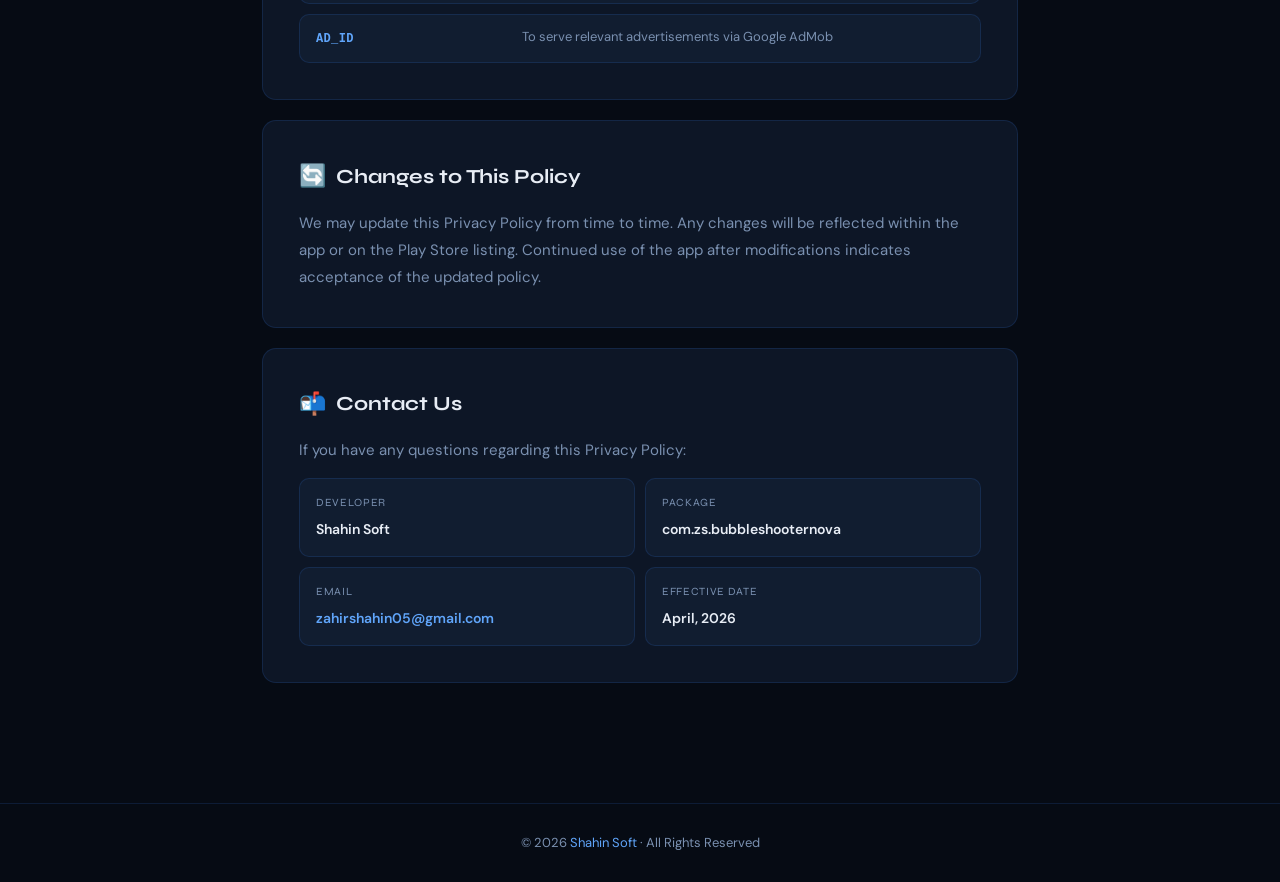
==== commit 1ee820f1: "Update support email address in app1.html" ====
--- a/pages/app1.html
+++ b/pages/app1.html
@@ -398,7 +398,7 @@
       </div>
       <div class="contact-item">
         <div class="label">Email</div>
-        <div class="value"><a href="mailto:support@shahinsoft.com">zahirshahin@gmail.com</a></div>
+        <div class="value"><a href="mailto:support@shahinsoft.com">zahirshahin05@gmail.com</a></div>
       </div>
       <div class="contact-item">
         <div class="label">Effective Date</div>
